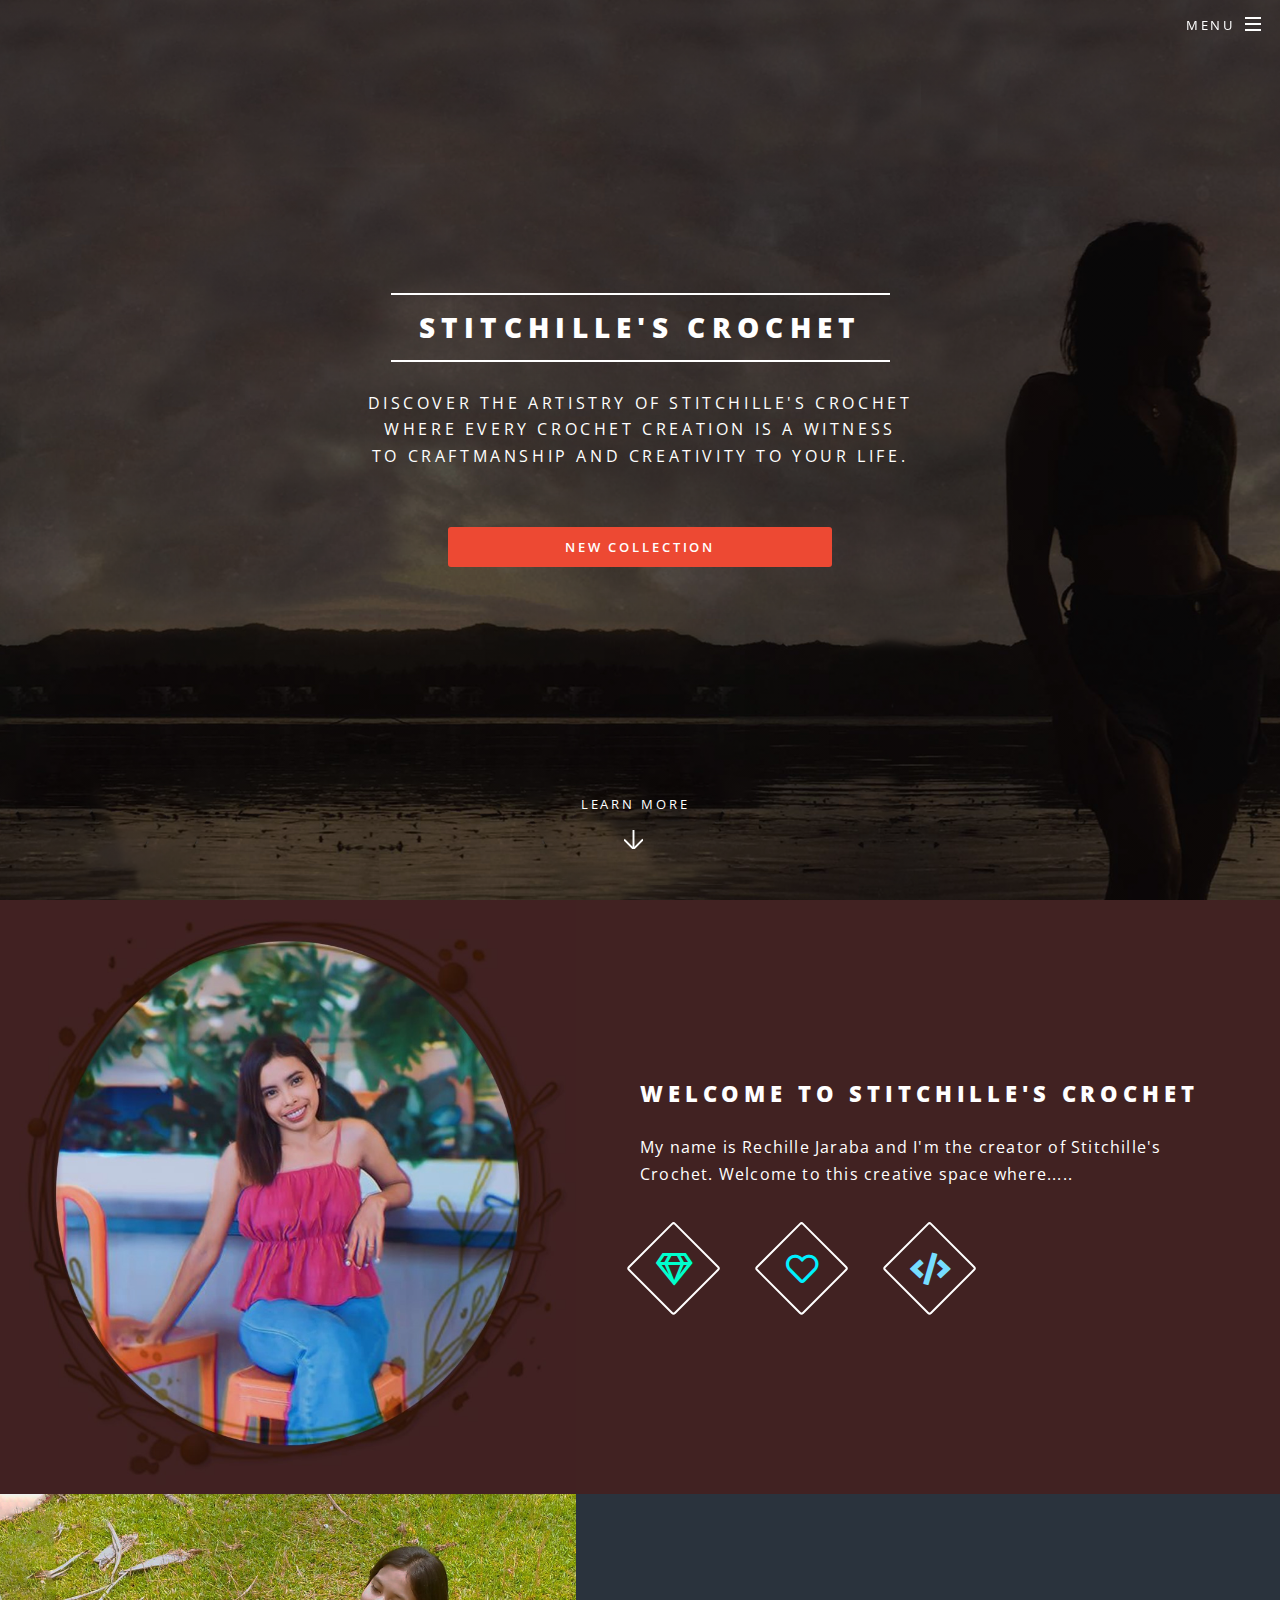
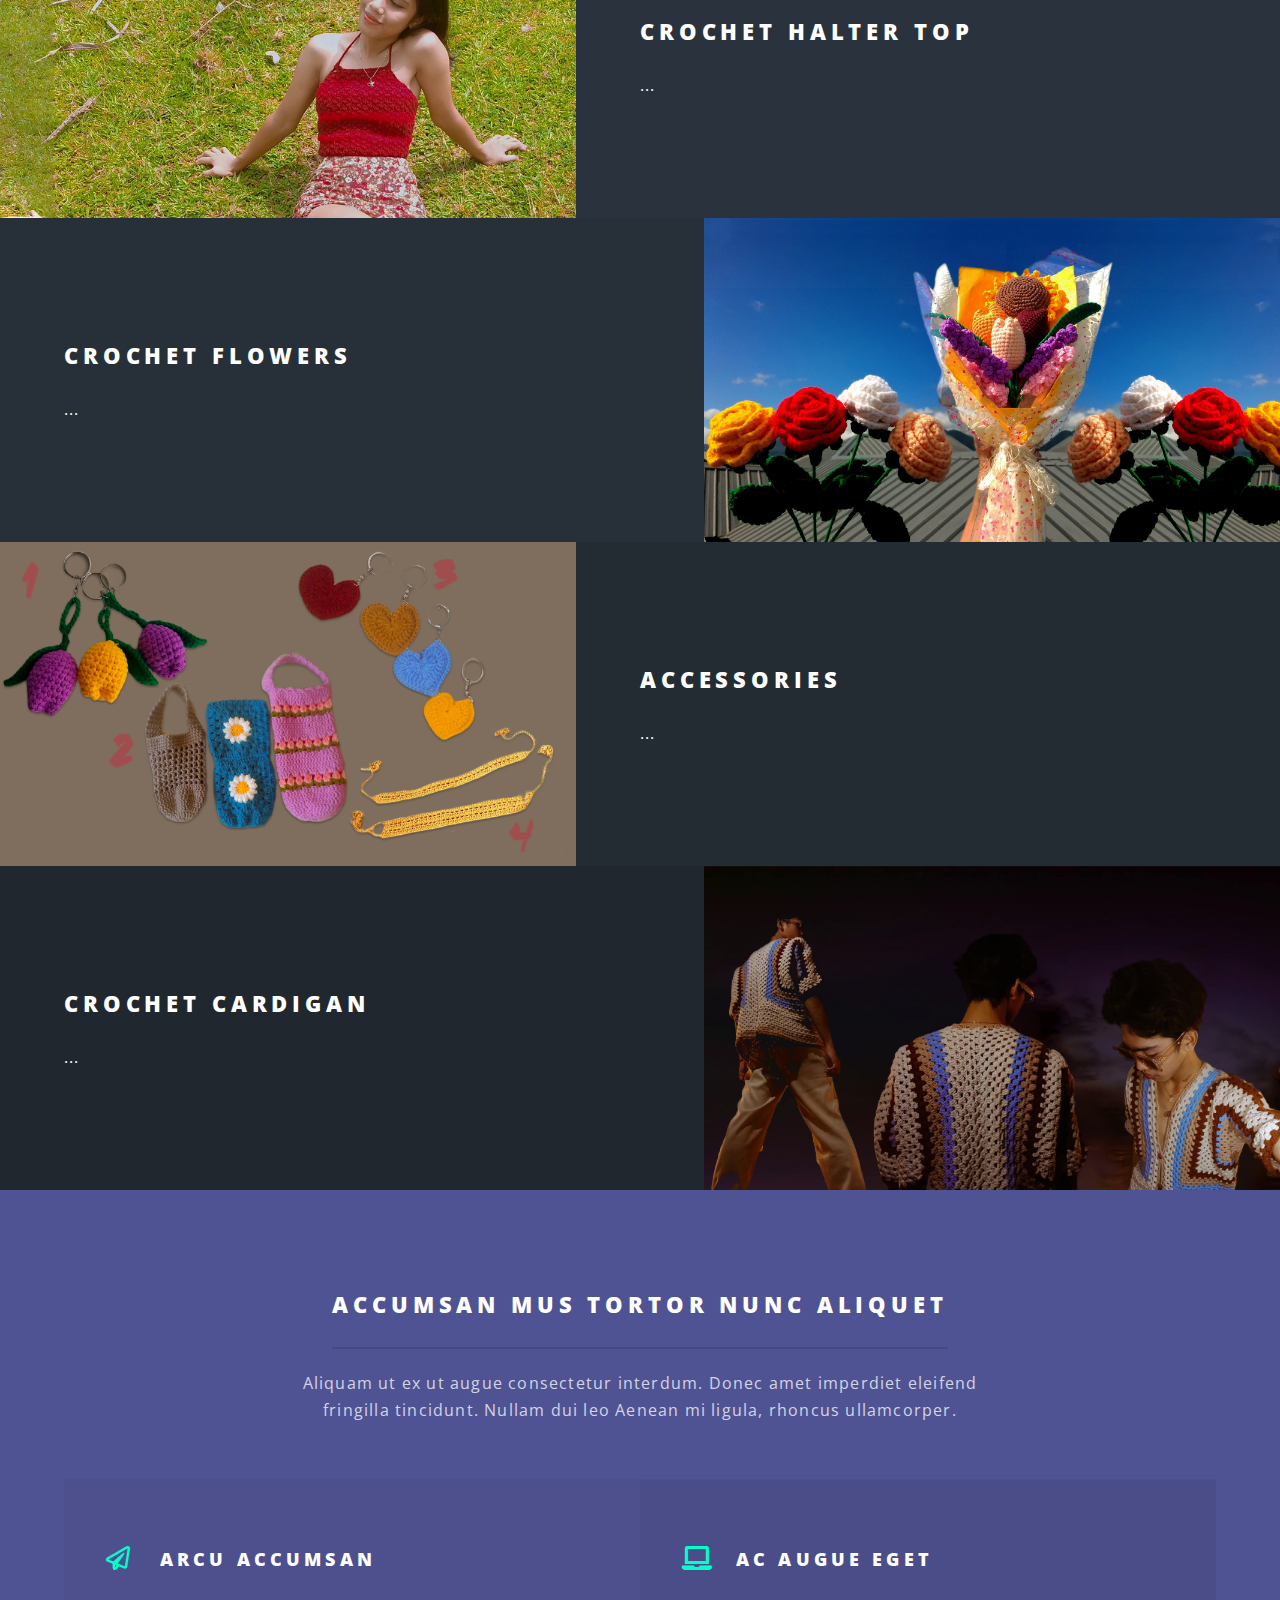
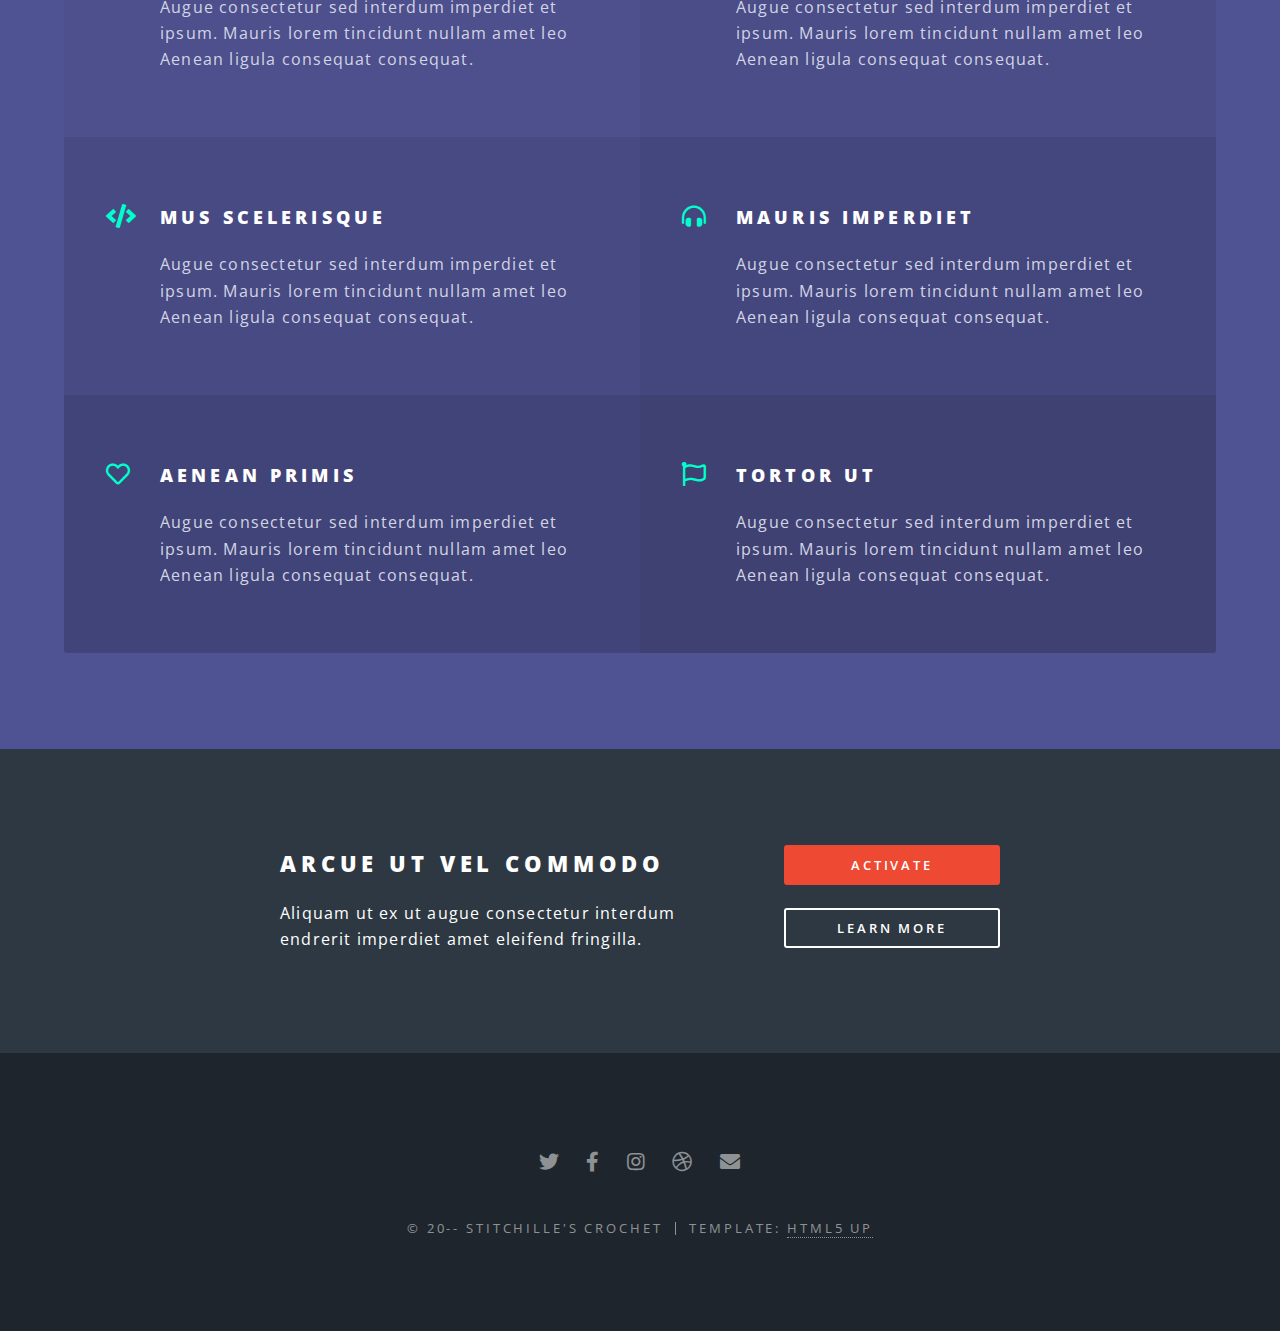
==== index.html @ ee87bca1 "home edit" ====
<!DOCTYPE HTML>
<!--
	Spectral by HTML5 UP
	html5up.net | @ajlkn
	Free for personal and commercial use under the CCA 3.0 license (html5up.net/license)
-->
<html>
	<head>
		<title>Stitchille's Crochet</title>
		<meta charset="utf-8" />
		<meta name="viewport" content="width=device-width, initial-scale=1, user-scalable=no" />
		<link rel="stylesheet" href="assets/css/main.css" />
		<noscript><link rel="stylesheet" href="assets/css/noscript.css" /></noscript>
	</head>
	<body class="landing is-preload">

		<!-- Page Wrapper -->
			<div id="page-wrapper">

				<!-- Header -->
					<header id="header" class="alt">
						<h1><a href="index.html">Stitchille's Crochet</a></h1>
						<nav id="nav">
							<ul>
								<li class="special">
									<a href="#menu" class="menuToggle"><span>Menu</span></a>
									<div id="menu">
										<ul>
											<li><a href="index.html">Home</a></li>
											<li><a href="generic.html">Products</a></li>
											<li><a href="elements.html">Elements</a></li>
										</ul>
									</div>
								</li>
							</ul>
						</nav>
					</header>

				<!-- Banner -->
					<section id="banner">
						<div class="inner">
							<h2>Stitchille's Crochet</h2>
							<p>Discover the artistry of Stitchille's Crochet<br />
							where every crochet creation is a witness<br />
							to craftmanship and creativity to your life.</p>
						</div><br />
						<ul class="actions stacked">
							<li><a href="newcollection.html" class="button primary small fit">NEW COLLECTION</a></li>	
						</ul>
						<a href="#one" class="more scrolly">Learn More</a>
					</section>

				<!-- One -->
					<!-- <section id="one" class="wrapper style1 special">
						<div class="inner">
							<header class="major">
								<h2>Arcu aliquet vel lobortis ata nisl<br />
								eget augue amet aliquet nisl cep donec</h2>
								<p>Aliquam ut ex ut augue consectetur interdum. Donec amet imperdiet eleifend<br />
								fringilla tincidunt. Nullam dui leo Aenean mi ligula, rhoncus ullamcorper.</p>
							</header>
							<ul class="icons major">
								<li><span class="icon fa-gem major style1"><span class="label">Lorem</span></span></li>
								<li><span class="icon fa-heart major style2"><span class="label">Ipsum</span></span></li>
								<li><span class="icon solid fa-code major style3"><span class="label">Dolor</span></span></li>
							</ul>
						</div>
					</section> -->

				<!-- Two -->
					</section>
					<section class="profile1">
						<div class="image"><img src="images/profile.jpg" alt="" /></div><div class="content">
							<h2>Welcome to Stitchille's Crochet</h2>
							<p>My name is Rechille Jaraba and I'm the creator of Stitchille's Crochet. Welcome to this creative space where.....</p>
							<ul class="icons major">
								<li><span class="icon fa-gem major style1"><span class="label">Lorem</span></span></li>
								<li><span class="icon fa-heart major style2"><span class="label">Ipsum</span></span></li>
								<li><span class="icon solid fa-code major style3"><span class="label">Dolor</span></span></li>
							</ul>
						</div>
						

						
					</section>
					<section id="two" class="wrapper alt style2">
						<section class="spotlight">
							<div class="image"><img src="images/pic01.jpg" alt="" /></div><div class="content">
								<h2>Crochet Halter Top</h2>
								<p>...</p>
							</div>
						</section>
						<section class="spotlight">
							<div class="image"><img src="images/pic02.jpg" alt="" /></div><div class="content">
								<h2>Crochet Flowers</h2>
								<p>...</p>
							</div>
						</section>
						<section class="spotlight">
							<div class="image"><img src="images/Accessories.jpg" alt="" /></div><div class="content">
								<h2>Accessories</h2>
								<p>...</p>
							</div>
						</section>
						<section class="spotlight">
							<div class="image"><img src="images/manpic.jpg" alt="" /></div><div class="content">
								<h2>Crochet Cardigan</h2>
								<p>...</p>
							</div>
						</section>
					</section>

				<!-- Three -->
					<section id="three" class="wrapper style3 special">
						<div class="inner">
							<header class="major">
								<h2>Accumsan mus tortor nunc aliquet</h2>
								<p>Aliquam ut ex ut augue consectetur interdum. Donec amet imperdiet eleifend<br />
								fringilla tincidunt. Nullam dui leo Aenean mi ligula, rhoncus ullamcorper.</p>
							</header>
							<ul class="features">
								<li class="icon fa-paper-plane">
									<h3>Arcu accumsan</h3>
									<p>Augue consectetur sed interdum imperdiet et ipsum. Mauris lorem tincidunt nullam amet leo Aenean ligula consequat consequat.</p>
								</li>
								<li class="icon solid fa-laptop">
									<h3>Ac Augue Eget</h3>
									<p>Augue consectetur sed interdum imperdiet et ipsum. Mauris lorem tincidunt nullam amet leo Aenean ligula consequat consequat.</p>
								</li>
								<li class="icon solid fa-code">
									<h3>Mus Scelerisque</h3>
									<p>Augue consectetur sed interdum imperdiet et ipsum. Mauris lorem tincidunt nullam amet leo Aenean ligula consequat consequat.</p>
								</li>
								<li class="icon solid fa-headphones-alt">
									<h3>Mauris Imperdiet</h3>
									<p>Augue consectetur sed interdum imperdiet et ipsum. Mauris lorem tincidunt nullam amet leo Aenean ligula consequat consequat.</p>
								</li>
								<li class="icon fa-heart">
									<h3>Aenean Primis</h3>
									<p>Augue consectetur sed interdum imperdiet et ipsum. Mauris lorem tincidunt nullam amet leo Aenean ligula consequat consequat.</p>
								</li>
								<li class="icon fa-flag">
									<h3>Tortor Ut</h3>
									<p>Augue consectetur sed interdum imperdiet et ipsum. Mauris lorem tincidunt nullam amet leo Aenean ligula consequat consequat.</p>
								</li>
							</ul>
						</div>
					</section>

				<!-- CTA -->
					<section id="cta" class="wrapper style4">
						<div class="inner">
							<header>
								<h2>Arcue ut vel commodo</h2>
								<p>Aliquam ut ex ut augue consectetur interdum endrerit imperdiet amet eleifend fringilla.</p>
							</header>
							<ul class="actions stacked">
								<li><a href="#" class="button fit primary">Activate</a></li>
								<li><a href="#" class="button fit">Learn More</a></li>
							</ul>
						</div>
					</section>

				<!-- Footer -->
					<footer id="footer">
						<ul class="icons">
							<li><a href="#" class="icon brands fa-twitter"><span class="label">Twitter</span></a></li>
							<li><a href="#" class="icon brands fa-facebook-f"><span class="label">Facebook</span></a></li>
							<li><a href="#" class="icon brands fa-instagram"><span class="label">Instagram</span></a></li>
							<li><a href="#" class="icon brands fa-dribbble"><span class="label">Dribbble</span></a></li>
							<li><a href="#" class="icon solid fa-envelope"><span class="label">Email</span></a></li>
						</ul>
						<ul class="copyright">
							<li>&copy; 20-- STITCHILLE'S CROCHET</li><li>Template: <a href="http://html5up.net">HTML5 UP</a></li>
						</ul>
					</footer>

			</div>

		<!-- Scripts -->
			<script src="assets/js/jquery.min.js"></script>
			<script src="assets/js/jquery.scrollex.min.js"></script>
			<script src="assets/js/jquery.scrolly.min.js"></script>
			<script src="assets/js/browser.min.js"></script>
			<script src="assets/js/breakpoints.min.js"></script>
			<script src="assets/js/util.js"></script>
			<script src="assets/js/main.js"></script>

	</body>
</html>
---- assets/css/main.css ----
@import url(fontawesome-all.min.css);
@import url("https://fonts.googleapis.com/css?family=Open+Sans:400,400italic,600,600italic,800,800italic");

/*
	Spectral by HTML5 UP
	html5up.net | @ajlkn
	Free for personal and commercial use under the CCA 3.0 license (html5up.net/license)
*/

html, body, div, span, applet, object,
iframe, h1, h2, h3, h4, h5, h6, p, blockquote,
pre, a, abbr, acronym, address, big, cite,
code, del, dfn, em, img, ins, kbd, q, s, samp,
small, strike, strong, sub, sup, tt, var, b,
u, i, center, dl, dt, dd, ol, ul, li, fieldset,
form, label, legend, table, caption, tbody,
tfoot, thead, tr, th, td, article, aside,
canvas, details, embed, figure, figcaption,
footer, header, hgroup, menu, nav, output, ruby,
section, summary, time, mark, audio, video {
	margin: 0;
	padding: 0;
	border: 0;
	font-size: 100%;
	font: inherit;
	vertical-align: baseline;}

article, aside, details, figcaption, figure,
footer, header, hgroup, menu, nav, section {
	display: block;}

body {
	line-height: 1;
}

ol, ul {
	list-style: none;
}

blockquote, q {
	quotes: none;
}

	blockquote:before, blockquote:after, q:before, q:after {
		content: '';
		content: none;
	}

table {
	border-collapse: collapse;
	border-spacing: 0;
}

body {
	-webkit-text-size-adjust: none;
}

mark {
	background-color: transparent;
	color: inherit;
}

input::-moz-focus-inner {
	border: 0;
	padding: 0;
}

input, select, textarea {
	-moz-appearance: none;
	-webkit-appearance: none;
	-ms-appearance: none;
	appearance: none;
}

/* Basic */

	@-ms-viewport {
		width: device-width;
	}

	html {
		box-sizing: border-box;
	}

	*, *:before, *:after {
		box-sizing: inherit;
	}

	body {
		background: #2e3842;
	}

		body.is-preload *, body.is-preload *:before, body.is-preload *:after {
			-moz-animation: none !important;
			-webkit-animation: none !important;
			-ms-animation: none !important;
			animation: none !important;
			-moz-transition: none !important;
			-webkit-transition: none !important;
			-ms-transition: none !important;
			transition: none !important;
		}

	body, input, select, textarea {
		color: #fff;
		font-family: "Open Sans", Helvetica, sans-serif;
		font-size: 15pt;
		font-weight: 400;
		letter-spacing: 0.075em;
		line-height: 1.65em;
	}

		@media screen and (max-width: 1680px) {

			body, input, select, textarea {
				font-size: 13pt;
			}

		}

		@media screen and (max-width: 1280px) {

			body, input, select, textarea {
				font-size: 12pt;
			}

		}

		@media screen and (max-width: 736px) {

			body, input, select, textarea {
				font-size: 11pt;
				letter-spacing: 0.0375em;
			}

		}

	a {
		-moz-transition: color 0.2s ease, border-bottom-color 0.2s ease;
		-webkit-transition: color 0.2s ease, border-bottom-color 0.2s ease;
		-ms-transition: color 0.2s ease, border-bottom-color 0.2s ease;
		transition: color 0.2s ease, border-bottom-color 0.2s ease;
		border-bottom: dotted 1px;
		color: inherit;
		text-decoration: none;
	}

		a:hover {
			border-bottom-color: transparent;
		}

	strong, b {
		color: #fff;
		font-weight: 600;
	}

	em, i {
		font-style: italic;
	}

	p {
		margin: 0 0 2em 0;
	}

	h1, h2, h3, h4, h5, h6 {
		color: #fff;
		font-weight: 800;
		letter-spacing: 0.225em;
		line-height: 1em;
		margin: 0 0 1em 0;
		text-transform: uppercase;
	}

		h1 a, h2 a, h3 a, h4 a, h5 a, h6 a {
			color: inherit;
			text-decoration: none;
		}

	h2 {
		font-size: 1.35em;
		line-height: 1.75em;
	}

		@media screen and (max-width: 736px) {

			h2 {
				font-size: 1.1em;
				line-height: 1.65em;
			}

		}

	h3 {
		font-size: 1.15em;
		line-height: 1.75em;
	}

		@media screen and (max-width: 736px) {

			h3 {
				font-size: 1em;
				line-height: 1.65em;
			}

		}

	h4 {
		font-size: 1em;
		line-height: 1.5em;
	}

	h5 {
		font-size: 0.8em;
		line-height: 1.5em;
	}

	h6 {
		font-size: 0.7em;
		line-height: 1.5em;
	}

	sub {
		font-size: 0.8em;
		position: relative;
		top: 0.5em;
	}

	sup {
		font-size: 0.8em;
		position: relative;
		top: -0.5em;
	}

	hr {
		border: 0;
		border-bottom: solid 2px #fff;
		margin: 3em 0;
	}

		hr.major {
			margin: 4.5em 0;
		}

	blockquote {
		border-left: solid 4px #fff;
		font-style: italic;
		margin: 0 0 2em 0;
		padding: 0.5em 0 0.5em 2em;
	}

	code {
		background: rgba(144, 144, 144, 0.25);
		border-radius: 3px;
		font-family: "Courier New", monospace;
		font-size: 0.9em;
		letter-spacing: 0;
		margin: 0 0.25em;
		padding: 0.25em 0.65em;
	}

	pre {
		-webkit-overflow-scrolling: touch;
		font-family: "Courier New", monospace;
		font-size: 0.9em;
		margin: 0 0 2em 0;
	}

		pre code {
			display: block;
			line-height: 1.75em;
			padding: 1em 1.5em;
			overflow-x: auto;
		}

	.align-left {
		text-align: left;
	}

	.align-center {
		text-align: center;
	}

	.align-right {
		text-align: right;
	}

/* Row */

	.row {
		display: flex;
		flex-wrap: wrap;
		box-sizing: border-box;
		align-items: stretch;
	}

		.row > * {
			box-sizing: border-box;
		}

		.row.gtr-uniform > * > :last-child {
			margin-bottom: 0;
		}

		.row.aln-left {
			justify-content: flex-start;
		}

		.row.aln-center {
			justify-content: center;
		}

		.row.aln-right {
			justify-content: flex-end;
		}

		.row.aln-top {
			align-items: flex-start;
		}

		.row.aln-middle {
			align-items: center;
		}

		.row.aln-bottom {
			align-items: flex-end;
		}

		.row > .imp {
			order: -1;
		}

		.row > .col-1 {
			width: 8.33333%;
		}

		.row > .off-1 {
			margin-left: 8.33333%;
		}

		.row > .col-2 {
			width: 16.66667%;
		}

		.row > .off-2 {
			margin-left: 16.66667%;
		}

		.row > .col-3 {
			width: 25%;
		}

		.row > .off-3 {
			margin-left: 25%;
		}

		.row > .col-4 {
			width: 33.33333%;
		}

		.row > .off-4 {
			margin-left: 33.33333%;
		}

		.row > .col-5 {
			width: 41.66667%;
		}

		.row > .off-5 {
			margin-left: 41.66667%;
		}

		.row > .col-6 {
			width: 50%;
		}

		.row > .off-6 {
			margin-left: 50%;
		}

		.row > .col-7 {
			width: 58.33333%;
		}

		.row > .off-7 {
			margin-left: 58.33333%;
		}

		.row > .col-8 {
			width: 66.66667%;
		}

		.row > .off-8 {
			margin-left: 66.66667%;
		}

		.row > .col-9 {
			width: 75%;
		}

		.row > .off-9 {
			margin-left: 75%;
		}

		.row > .col-10 {
			width: 83.33333%;
		}

		.row > .off-10 {
			margin-left: 83.33333%;
		}

		.row > .col-11 {
			width: 91.66667%;
		}

		.row > .off-11 {
			margin-left: 91.66667%;
		}

		.row > .col-12 {
			width: 100%;
		}

		.row > .off-12 {
			margin-left: 100%;
		}

		.row.gtr-0 {
			margin-top: 0;
			margin-left: 0em;
		}

			.row.gtr-0 > * {
				padding: 0 0 0 0em;
			}

			.row.gtr-0.gtr-uniform {
				margin-top: 0em;
			}

				.row.gtr-0.gtr-uniform > * {
					padding-top: 0em;
				}

		.row.gtr-25 {
			margin-top: 0;
			margin-left: -0.375em;
		}

			.row.gtr-25 > * {
				padding: 0 0 0 0.375em;
			}

			.row.gtr-25.gtr-uniform {
				margin-top: -0.375em;
			}

				.row.gtr-25.gtr-uniform > * {
					padding-top: 0.375em;
				}

		.row.gtr-50 {
			margin-top: 0;
			margin-left: -0.75em;
		}

			.row.gtr-50 > * {
				padding: 0 0 0 0.75em;
			}

			.row.gtr-50.gtr-uniform {
				margin-top: -0.75em;
			}

				.row.gtr-50.gtr-uniform > * {
					padding-top: 0.75em;
				}

		.row {
			margin-top: 0;
			margin-left: -1.5em;
		}

			.row > * {
				padding: 0 0 0 1.5em;
			}

			.row.gtr-uniform {
				margin-top: -1.5em;
			}

				.row.gtr-uniform > * {
					padding-top: 1.5em;
				}

		.row.gtr-150 {
			margin-top: 0;
			margin-left: -2.25em;
		}

			.row.gtr-150 > * {
				padding: 0 0 0 2.25em;
			}

			.row.gtr-150.gtr-uniform {
				margin-top: -2.25em;
			}

				.row.gtr-150.gtr-uniform > * {
					padding-top: 2.25em;
				}

		.row.gtr-200 {
			margin-top: 0;
			margin-left: -3em;
		}

			.row.gtr-200 > * {
				padding: 0 0 0 3em;
			}

			.row.gtr-200.gtr-uniform {
				margin-top: -3em;
			}

				.row.gtr-200.gtr-uniform > * {
					padding-top: 3em;
				}

		@media screen and (max-width: 1680px) {

			.row {
				display: flex;
				flex-wrap: wrap;
				box-sizing: border-box;
				align-items: stretch;
			}

				.row > * {
					box-sizing: border-box;
				}

				.row.gtr-uniform > * > :last-child {
					margin-bottom: 0;
				}

				.row.aln-left {
					justify-content: flex-start;
				}

				.row.aln-center {
					justify-content: center;
				}

				.row.aln-right {
					justify-content: flex-end;
				}

				.row.aln-top {
					align-items: flex-start;
				}

				.row.aln-middle {
					align-items: center;
				}

				.row.aln-bottom {
					align-items: flex-end;
				}

				.row > .imp-xlarge {
					order: -1;
				}

				.row > .col-1-xlarge {
					width: 8.33333%;
				}

				.row > .off-1-xlarge {
					margin-left: 8.33333%;
				}

				.row > .col-2-xlarge {
					width: 16.66667%;
				}

				.row > .off-2-xlarge {
					margin-left: 16.66667%;
				}

				.row > .col-3-xlarge {
					width: 25%;
				}

				.row > .off-3-xlarge {
					margin-left: 25%;
				}

				.row > .col-4-xlarge {
					width: 33.33333%;
				}

				.row > .off-4-xlarge {
					margin-left: 33.33333%;
				}

				.row > .col-5-xlarge {
					width: 41.66667%;
				}

				.row > .off-5-xlarge {
					margin-left: 41.66667%;
				}

				.row > .col-6-xlarge {
					width: 50%;
				}

				.row > .off-6-xlarge {
					margin-left: 50%;
				}

				.row > .col-7-xlarge {
					width: 58.33333%;
				}

				.row > .off-7-xlarge {
					margin-left: 58.33333%;
				}

				.row > .col-8-xlarge {
					width: 66.66667%;
				}

				.row > .off-8-xlarge {
					margin-left: 66.66667%;
				}

				.row > .col-9-xlarge {
					width: 75%;
				}

				.row > .off-9-xlarge {
					margin-left: 75%;
				}

				.row > .col-10-xlarge {
					width: 83.33333%;
				}

				.row > .off-10-xlarge {
					margin-left: 83.33333%;
				}

				.row > .col-11-xlarge {
					width: 91.66667%;
				}

				.row > .off-11-xlarge {
					margin-left: 91.66667%;
				}

				.row > .col-12-xlarge {
					width: 100%;
				}

				.row > .off-12-xlarge {
					margin-left: 100%;
				}

				.row.gtr-0 {
					margin-top: 0;
					margin-left: 0em;
				}

					.row.gtr-0 > * {
						padding: 0 0 0 0em;
					}

					.row.gtr-0.gtr-uniform {
						margin-top: 0em;
					}

						.row.gtr-0.gtr-uniform > * {
							padding-top: 0em;
						}

				.row.gtr-25 {
					margin-top: 0;
					margin-left: -0.375em;
				}

					.row.gtr-25 > * {
						padding: 0 0 0 0.375em;
					}

					.row.gtr-25.gtr-uniform {
						margin-top: -0.375em;
					}

						.row.gtr-25.gtr-uniform > * {
							padding-top: 0.375em;
						}

				.row.gtr-50 {
					margin-top: 0;
					margin-left: -0.75em;
				}

					.row.gtr-50 > * {
						padding: 0 0 0 0.75em;
					}

					.row.gtr-50.gtr-uniform {
						margin-top: -0.75em;
					}

						.row.gtr-50.gtr-uniform > * {
							padding-top: 0.75em;
						}

				.row {
					margin-top: 0;
					margin-left: -1.5em;
				}

					.row > * {
						padding: 0 0 0 1.5em;
					}

					.row.gtr-uniform {
						margin-top: -1.5em;
					}

						.row.gtr-uniform > * {
							padding-top: 1.5em;
						}

				.row.gtr-150 {
					margin-top: 0;
					margin-left: -2.25em;
				}

					.row.gtr-150 > * {
						padding: 0 0 0 2.25em;
					}

					.row.gtr-150.gtr-uniform {
						margin-top: -2.25em;
					}

						.row.gtr-150.gtr-uniform > * {
							padding-top: 2.25em;
						}

				.row.gtr-200 {
					margin-top: 0;
					margin-left: -3em;
				}

					.row.gtr-200 > * {
						padding: 0 0 0 3em;
					}

					.row.gtr-200.gtr-uniform {
						margin-top: -3em;
					}

						.row.gtr-200.gtr-uniform > * {
							padding-top: 3em;
						}

		}

		@media screen and (max-width: 1280px) {

			.row {
				display: flex;
				flex-wrap: wrap;
				box-sizing: border-box;
				align-items: stretch;
			}

				.row > * {
					box-sizing: border-box;
				}

				.row.gtr-uniform > * > :last-child {
					margin-bottom: 0;
				}

				.row.aln-left {
					justify-content: flex-start;
				}

				.row.aln-center {
					justify-content: center;
				}

				.row.aln-right {
					justify-content: flex-end;
				}

				.row.aln-top {
					align-items: flex-start;
				}

				.row.aln-middle {
					align-items: center;
				}

				.row.aln-bottom {
					align-items: flex-end;
				}

				.row > .imp-large {
					order: -1;
				}

				.row > .col-1-large {
					width: 8.33333%;
				}

				.row > .off-1-large {
					margin-left: 8.33333%;
				}

				.row > .col-2-large {
					width: 16.66667%;
				}

				.row > .off-2-large {
					margin-left: 16.66667%;
				}

				.row > .col-3-large {
					width: 25%;
				}

				.row > .off-3-large {
					margin-left: 25%;
				}

				.row > .col-4-large {
					width: 33.33333%;
				}

				.row > .off-4-large {
					margin-left: 33.33333%;
				}

				.row > .col-5-large {
					width: 41.66667%;
				}

				.row > .off-5-large {
					margin-left: 41.66667%;
				}

				.row > .col-6-large {
					width: 50%;
				}

				.row > .off-6-large {
					margin-left: 50%;
				}

				.row > .col-7-large {
					width: 58.33333%;
				}

				.row > .off-7-large {
					margin-left: 58.33333%;
				}

				.row > .col-8-large {
					width: 66.66667%;
				}

				.row > .off-8-large {
					margin-left: 66.66667%;
				}

				.row > .col-9-large {
					width: 75%;
				}

				.row > .off-9-large {
					margin-left: 75%;
				}

				.row > .col-10-large {
					width: 83.33333%;
				}

				.row > .off-10-large {
					margin-left: 83.33333%;
				}

				.row > .col-11-large {
					width: 91.66667%;
				}

				.row > .off-11-large {
					margin-left: 91.66667%;
				}

				.row > .col-12-large {
					width: 100%;
				}

				.row > .off-12-large {
					margin-left: 100%;
				}

				.row.gtr-0 {
					margin-top: 0;
					margin-left: 0em;
				}

					.row.gtr-0 > * {
						padding: 0 0 0 0em;
					}

					.row.gtr-0.gtr-uniform {
						margin-top: 0em;
					}

						.row.gtr-0.gtr-uniform > * {
							padding-top: 0em;
						}

				.row.gtr-25 {
					margin-top: 0;
					margin-left: -0.375em;
				}

					.row.gtr-25 > * {
						padding: 0 0 0 0.375em;
					}

					.row.gtr-25.gtr-uniform {
						margin-top: -0.375em;
					}

						.row.gtr-25.gtr-uniform > * {
							padding-top: 0.375em;
						}

				.row.gtr-50 {
					margin-top: 0;
					margin-left: -0.75em;
				}

					.row.gtr-50 > * {
						padding: 0 0 0 0.75em;
					}

					.row.gtr-50.gtr-uniform {
						margin-top: -0.75em;
					}

						.row.gtr-50.gtr-uniform > * {
							padding-top: 0.75em;
						}

				.row {
					margin-top: 0;
					margin-left: -1.5em;
				}

					.row > * {
						padding: 0 0 0 1.5em;
					}

					.row.gtr-uniform {
						margin-top: -1.5em;
					}

						.row.gtr-uniform > * {
							padding-top: 1.5em;
						}

				.row.gtr-150 {
					margin-top: 0;
					margin-left: -2.25em;
				}

					.row.gtr-150 > * {
						padding: 0 0 0 2.25em;
					}

					.row.gtr-150.gtr-uniform {
						margin-top: -2.25em;
					}

						.row.gtr-150.gtr-uniform > * {
							padding-top: 2.25em;
						}

				.row.gtr-200 {
					margin-top: 0;
					margin-left: -3em;
				}

					.row.gtr-200 > * {
						padding: 0 0 0 3em;
					}

					.row.gtr-200.gtr-uniform {
						margin-top: -3em;
					}

						.row.gtr-200.gtr-uniform > * {
							padding-top: 3em;
						}

		}

		@media screen and (max-width: 980px) {

			.row {
				display: flex;
				flex-wrap: wrap;
				box-sizing: border-box;
				align-items: stretch;
			}

				.row > * {
					box-sizing: border-box;
				}

				.row.gtr-uniform > * > :last-child {
					margin-bottom: 0;
				}

				.row.aln-left {
					justify-content: flex-start;
				}

				.row.aln-center {
					justify-content: center;
				}

				.row.aln-right {
					justify-content: flex-end;
				}

				.row.aln-top {
					align-items: flex-start;
				}

				.row.aln-middle {
					align-items: center;
				}

				.row.aln-bottom {
					align-items: flex-end;
				}

				.row > .imp-medium {
					order: -1;
				}

				.row > .col-1-medium {
					width: 8.33333%;
				}

				.row > .off-1-medium {
					margin-left: 8.33333%;
				}

				.row > .col-2-medium {
					width: 16.66667%;
				}

				.row > .off-2-medium {
					margin-left: 16.66667%;
				}

				.row > .col-3-medium {
					width: 25%;
				}

				.row > .off-3-medium {
					margin-left: 25%;
				}

				.row > .col-4-medium {
					width: 33.33333%;
				}

				.row > .off-4-medium {
					margin-left: 33.33333%;
				}

				.row > .col-5-medium {
					width: 41.66667%;
				}

				.row > .off-5-medium {
					margin-left: 41.66667%;
				}

				.row > .col-6-medium {
					width: 50%;
				}

				.row > .off-6-medium {
					margin-left: 50%;
				}

				.row > .col-7-medium {
					width: 58.33333%;
				}

				.row > .off-7-medium {
					margin-left: 58.33333%;
				}

				.row > .col-8-medium {
					width: 66.66667%;
				}

				.row > .off-8-medium {
					margin-left: 66.66667%;
				}

				.row > .col-9-medium {
					width: 75%;
				}

				.row > .off-9-medium {
					margin-left: 75%;
				}

				.row > .col-10-medium {
					width: 83.33333%;
				}

				.row > .off-10-medium {
					margin-left: 83.33333%;
				}

				.row > .col-11-medium {
					width: 91.66667%;
				}

				.row > .off-11-medium {
					margin-left: 91.66667%;
				}

				.row > .col-12-medium {
					width: 100%;
				}

				.row > .off-12-medium {
					margin-left: 100%;
				}

				.row.gtr-0 {
					margin-top: 0;
					margin-left: 0em;
				}

					.row.gtr-0 > * {
						padding: 0 0 0 0em;
					}

					.row.gtr-0.gtr-uniform {
						margin-top: 0em;
					}

						.row.gtr-0.gtr-uniform > * {
							padding-top: 0em;
						}

				.row.gtr-25 {
					margin-top: 0;
					margin-left: -0.375em;
				}

					.row.gtr-25 > * {
						padding: 0 0 0 0.375em;
					}

					.row.gtr-25.gtr-uniform {
						margin-top: -0.375em;
					}

						.row.gtr-25.gtr-uniform > * {
							padding-top: 0.375em;
						}

				.row.gtr-50 {
					margin-top: 0;
					margin-left: -0.75em;
				}

					.row.gtr-50 > * {
						padding: 0 0 0 0.75em;
					}

					.row.gtr-50.gtr-uniform {
						margin-top: -0.75em;
					}

						.row.gtr-50.gtr-uniform > * {
							padding-top: 0.75em;
						}

				.row {
					margin-top: 0;
					margin-left: -1.5em;
				}

					.row > * {
						padding: 0 0 0 1.5em;
					}

					.row.gtr-uniform {
						margin-top: -1.5em;
					}

						.row.gtr-uniform > * {
							padding-top: 1.5em;
						}

				.row.gtr-150 {
					margin-top: 0;
					margin-left: -2.25em;
				}

					.row.gtr-150 > * {
						padding: 0 0 0 2.25em;
					}

					.row.gtr-150.gtr-uniform {
						margin-top: -2.25em;
					}

						.row.gtr-150.gtr-uniform > * {
							padding-top: 2.25em;
						}

				.row.gtr-200 {
					margin-top: 0;
					margin-left: -3em;
				}

					.row.gtr-200 > * {
						padding: 0 0 0 3em;
					}

					.row.gtr-200.gtr-uniform {
						margin-top: -3em;
					}

						.row.gtr-200.gtr-uniform > * {
							padding-top: 3em;
						}

		}

		@media screen and (max-width: 736px) {

			.row {
				display: flex;
				flex-wrap: wrap;
				box-sizing: border-box;
				align-items: stretch;
			}

				.row > * {
					box-sizing: border-box;
				}

				.row.gtr-uniform > * > :last-child {
					margin-bottom: 0;
				}

				.row.aln-left {
					justify-content: flex-start;
				}

				.row.aln-center {
					justify-content: center;
				}

				.row.aln-right {
					justify-content: flex-end;
				}

				.row.aln-top {
					align-items: flex-start;
				}

				.row.aln-middle {
					align-items: center;
				}

				.row.aln-bottom {
					align-items: flex-end;
				}

				.row > .imp-small {
					order: -1;
				}

				.row > .col-1-small {
					width: 8.33333%;
				}

				.row > .off-1-small {
					margin-left: 8.33333%;
				}

				.row > .col-2-small {
					width: 16.66667%;
				}

				.row > .off-2-small {
					margin-left: 16.66667%;
				}

				.row > .col-3-small {
					width: 25%;
				}

				.row > .off-3-small {
					margin-left: 25%;
				}

				.row > .col-4-small {
					width: 33.33333%;
				}

				.row > .off-4-small {
					margin-left: 33.33333%;
				}

				.row > .col-5-small {
					width: 41.66667%;
				}

				.row > .off-5-small {
					margin-left: 41.66667%;
				}

				.row > .col-6-small {
					width: 50%;
				}

				.row > .off-6-small {
					margin-left: 50%;
				}

				.row > .col-7-small {
					width: 58.33333%;
				}

				.row > .off-7-small {
					margin-left: 58.33333%;
				}

				.row > .col-8-small {
					width: 66.66667%;
				}

				.row > .off-8-small {
					margin-left: 66.66667%;
				}

				.row > .col-9-small {
					width: 75%;
				}

				.row > .off-9-small {
					margin-left: 75%;
				}

				.row > .col-10-small {
					width: 83.33333%;
				}

				.row > .off-10-small {
					margin-left: 83.33333%;
				}

				.row > .col-11-small {
					width: 91.66667%;
				}

				.row > .off-11-small {
					margin-left: 91.66667%;
				}

				.row > .col-12-small {
					width: 100%;
				}

				.row > .off-12-small {
					margin-left: 100%;
				}

				.row.gtr-0 {
					margin-top: 0;
					margin-left: 0em;
				}

					.row.gtr-0 > * {
						padding: 0 0 0 0em;
					}

					.row.gtr-0.gtr-uniform {
						margin-top: 0em;
					}

						.row.gtr-0.gtr-uniform > * {
							padding-top: 0em;
						}

				.row.gtr-25 {
					margin-top: 0;
					margin-left: -0.375em;
				}

					.row.gtr-25 > * {
						padding: 0 0 0 0.375em;
					}

					.row.gtr-25.gtr-uniform {
						margin-top: -0.375em;
					}

						.row.gtr-25.gtr-uniform > * {
							padding-top: 0.375em;
						}

				.row.gtr-50 {
					margin-top: 0;
					margin-left: -0.75em;
				}

					.row.gtr-50 > * {
						padding: 0 0 0 0.75em;
					}

					.row.gtr-50.gtr-uniform {
						margin-top: -0.75em;
					}

						.row.gtr-50.gtr-uniform > * {
							padding-top: 0.75em;
						}

				.row {
					margin-top: 0;
					margin-left: -1.5em;
				}

					.row > * {
						padding: 0 0 0 1.5em;
					}

					.row.gtr-uniform {
						margin-top: -1.5em;
					}

						.row.gtr-uniform > * {
							padding-top: 1.5em;
						}

				.row.gtr-150 {
					margin-top: 0;
					margin-left: -2.25em;
				}

					.row.gtr-150 > * {
						padding: 0 0 0 2.25em;
					}

					.row.gtr-150.gtr-uniform {
						margin-top: -2.25em;
					}

						.row.gtr-150.gtr-uniform > * {
							padding-top: 2.25em;
						}

				.row.gtr-200 {
					margin-top: 0;
					margin-left: -3em;
				}

					.row.gtr-200 > * {
						padding: 0 0 0 3em;
					}

					.row.gtr-200.gtr-uniform {
						margin-top: -3em;
					}

						.row.gtr-200.gtr-uniform > * {
							padding-top: 3em;
						}

		}

		@media screen and (max-width: 480px) {

			.row {
				display: flex;
				flex-wrap: wrap;
				box-sizing: border-box;
				align-items: stretch;
			}

				.row > * {
					box-sizing: border-box;
				}

				.row.gtr-uniform > * > :last-child {
					margin-bottom: 0;
				}

				.row.aln-left {
					justify-content: flex-start;
				}

				.row.aln-center {
					justify-content: center;
				}

				.row.aln-right {
					justify-content: flex-end;
				}

				.row.aln-top {
					align-items: flex-start;
				}

				.row.aln-middle {
					align-items: center;
				}

				.row.aln-bottom {
					align-items: flex-end;
				}

				.row > .imp-xsmall {
					order: -1;
				}

				.row > .col-1-xsmall {
					width: 8.33333%;
				}

				.row > .off-1-xsmall {
					margin-left: 8.33333%;
				}

				.row > .col-2-xsmall {
					width: 16.66667%;
				}

				.row > .off-2-xsmall {
					margin-left: 16.66667%;
				}

				.row > .col-3-xsmall {
					width: 25%;
				}

				.row > .off-3-xsmall {
					margin-left: 25%;
				}

				.row > .col-4-xsmall {
					width: 33.33333%;
				}

				.row > .off-4-xsmall {
					margin-left: 33.33333%;
				}

				.row > .col-5-xsmall {
					width: 41.66667%;
				}

				.row > .off-5-xsmall {
					margin-left: 41.66667%;
				}

				.row > .col-6-xsmall {
					width: 50%;
				}

				.row > .off-6-xsmall {
					margin-left: 50%;
				}

				.row > .col-7-xsmall {
					width: 58.33333%;
				}

				.row > .off-7-xsmall {
					margin-left: 58.33333%;
				}

				.row > .col-8-xsmall {
					width: 66.66667%;
				}

				.row > .off-8-xsmall {
					margin-left: 66.66667%;
				}

				.row > .col-9-xsmall {
					width: 75%;
				}

				.row > .off-9-xsmall {
					margin-left: 75%;
				}

				.row > .col-10-xsmall {
					width: 83.33333%;
				}

				.row > .off-10-xsmall {
					margin-left: 83.33333%;
				}

				.row > .col-11-xsmall {
					width: 91.66667%;
				}

				.row > .off-11-xsmall {
					margin-left: 91.66667%;
				}

				.row > .col-12-xsmall {
					width: 100%;
				}

				.row > .off-12-xsmall {
					margin-left: 100%;
				}

				.row.gtr-0 {
					margin-top: 0;
					margin-left: 0em;
				}

					.row.gtr-0 > * {
						padding: 0 0 0 0em;
					}

					.row.gtr-0.gtr-uniform {
						margin-top: 0em;
					}

						.row.gtr-0.gtr-uniform > * {
							padding-top: 0em;
						}

				.row.gtr-25 {
					margin-top: 0;
					margin-left: -0.375em;
				}

					.row.gtr-25 > * {
						padding: 0 0 0 0.375em;
					}

					.row.gtr-25.gtr-uniform {
						margin-top: -0.375em;
					}

						.row.gtr-25.gtr-uniform > * {
							padding-top: 0.375em;
						}

				.row.gtr-50 {
					margin-top: 0;
					margin-left: -0.75em;
				}

					.row.gtr-50 > * {
						padding: 0 0 0 0.75em;
					}

					.row.gtr-50.gtr-uniform {
						margin-top: -0.75em;
					}

						.row.gtr-50.gtr-uniform > * {
							padding-top: 0.75em;
						}

				.row {
					margin-top: 0;
					margin-left: -1.5em;
				}

					.row > * {
						padding: 0 0 0 1.5em;
					}

					.row.gtr-uniform {
						margin-top: -1.5em;
					}

						.row.gtr-uniform > * {
							padding-top: 1.5em;
						}

				.row.gtr-150 {
					margin-top: 0;
					margin-left: -2.25em;
				}

					.row.gtr-150 > * {
						padding: 0 0 0 2.25em;
					}

					.row.gtr-150.gtr-uniform {
						margin-top: -2.25em;
					}

						.row.gtr-150.gtr-uniform > * {
							padding-top: 2.25em;
						}

				.row.gtr-200 {
					margin-top: 0;
					margin-left: -3em;
				}

					.row.gtr-200 > * {
						padding: 0 0 0 3em;
					}

					.row.gtr-200.gtr-uniform {
						margin-top: -3em;
					}

						.row.gtr-200.gtr-uniform > * {
							padding-top: 3em;
						}

		}

/* Section/Article */

	section.special, article.special {
		text-align: center;
	}

	header p {
		color: rgba(255, 255, 255, 0.5);
		position: relative;
		top: -0.25em;
	}

	header h3 + p {
		font-size: 1.1em;
	}

	header h4 + p,
	header h5 + p,
	header h6 + p {
		font-size: 0.9em;
	}

	header.major {
		margin: 0 0 3.5em 0;
	}

		header.major h2, header.major h3, header.major h4, header.major h5, header.major h6 {
			border-bottom: solid 2px #fff;
			display: inline-block;
			padding-bottom: 1em;
			position: relative;
		}

			header.major h2:after, header.major h3:after, header.major h4:after, header.major h5:after, header.major h6:after {
				content: '';
				display: block;
				height: 1px;
			}

		header.major p {
			color: #fff;
			top: 0;
		}

		@media screen and (max-width: 736px) {

			header.major {
				margin: 0 0 2em 0;
			}

		}

	@media screen and (max-width: 980px) {

		header br {
			display: none;
		}

	}

/* Form */

	form {
		margin: 0 0 2em 0;
	}

	label {
		color: #fff;
		display: block;
		font-size: 0.9em;
		font-weight: 600;
		margin: 0 0 1em 0;
	}

	input[type="text"],
	input[type="password"],
	input[type="email"],
	select,
	textarea {
		-moz-appearance: none;
		-webkit-appearance: none;
		-ms-appearance: none;
		appearance: none;
		background-color: rgba(144, 144, 144, 0.25);
		border-radius: 3px;
		border: none;
		color: inherit;
		display: block;
		outline: 0;
		padding: 0 1em;
		text-decoration: none;
		width: 100%;
	}

		input[type="text"]:invalid,
		input[type="password"]:invalid,
		input[type="email"]:invalid,
		select:invalid,
		textarea:invalid {
			box-shadow: none;
		}

		input[type="text"]:focus,
		input[type="password"]:focus,
		input[type="email"]:focus,
		select:focus,
		textarea:focus {
			box-shadow: 0 0 0 2px #21b2a6;
		}

	select {
		background-size: 1.25em;
		background-repeat: no-repeat;
		background-position: calc(100% - 1em) center;
		height: 2.75em;
		padding-right: 2.75em;
		text-overflow: ellipsis;
	}

		select:focus::-ms-value {
			background-color: transparent;
		}

		select::-ms-expand {
			display: none;
		}

	input[type="text"],
	input[type="password"],
	input[type="email"],
	select {
		height: 2.75em;
	}

	textarea {
		padding: 0.75em 1em;
	}

	input[type="checkbox"],
	input[type="radio"] {
		-moz-appearance: none;
		-webkit-appearance: none;
		-ms-appearance: none;
		appearance: none;
		display: block;
		float: left;
		margin-right: -2em;
		opacity: 0;
		width: 1em;
		z-index: -1;
	}

		input[type="checkbox"] + label,
		input[type="radio"] + label {
			text-decoration: none;
			color: #fff;
			cursor: pointer;
			display: inline-block;
			font-size: 1em;
			font-weight: 400;
			padding-left: 2.4em;
			padding-right: 0.75em;
			position: relative;
		}

			input[type="checkbox"] + label:before,
			input[type="radio"] + label:before {
				-moz-osx-font-smoothing: grayscale;
				-webkit-font-smoothing: antialiased;
				display: inline-block;
				font-style: normal;
				font-variant: normal;
				text-rendering: auto;
				line-height: 1;
				text-transform: none !important;
				font-family: 'Font Awesome 5 Free';
				font-weight: 900;
			}

			input[type="checkbox"] + label:before,
			input[type="radio"] + label:before {
				background: rgba(144, 144, 144, 0.25);
				border-radius: 3px;
				content: '';
				display: inline-block;
				font-size: 0.8em;
				height: 2.0625em;
				left: 0;
				line-height: 2.0625em;
				position: absolute;
				text-align: center;
				top: 0;
				width: 2.0625em;
			}

		input[type="checkbox"]:checked + label:before,
		input[type="radio"]:checked + label:before {
			background: #2e3842;
			color: #fff;
			content: '\f00c';
		}

		input[type="checkbox"]:focus + label:before,
		input[type="radio"]:focus + label:before {
			box-shadow: 0 0 0 2px #21b2a6;
		}

	input[type="checkbox"] + label:before {
		border-radius: 3px;
	}

	input[type="radio"] + label:before {
		border-radius: 100%;
	}

	::-webkit-input-placeholder {
		color: rgba(255, 255, 255, 0.5) !important;
		opacity: 1.0;
	}

	:-moz-placeholder {
		color: rgba(255, 255, 255, 0.5) !important;
		opacity: 1.0;
	}

	::-moz-placeholder {
		color: rgba(255, 255, 255, 0.5) !important;
		opacity: 1.0;
	}

	:-ms-input-placeholder {
		color: rgba(255, 255, 255, 0.5) !important;
		opacity: 1.0;
	}

/* Box */

	.box {
		border-radius: 3px;
		border: solid 2px #fff;
		margin-bottom: 2em;
		padding: 1.5em;
	}

		.box > :last-child,
		.box > :last-child > :last-child,
		.box > :last-child > :last-child > :last-child {
			margin-bottom: 0;
		}

		.box.alt {
			border: 0;
			border-radius: 0;
			padding: 0;
		}

/* Icon */

	.icon {
		text-decoration: none;
		border-bottom: none;
		position: relative;
	}

		.icon:before {
			-moz-osx-font-smoothing: grayscale;
			-webkit-font-smoothing: antialiased;
			display: inline-block;
			font-style: normal;
			font-variant: normal;
			text-rendering: auto;
			line-height: 1;
			text-transform: none !important;
			font-family: 'Font Awesome 5 Free';
			font-weight: 400;
		}

		.icon > .label {
			display: none;
		}

		.icon:before {
			line-height: inherit;
		}

		.icon.solid:before {
			font-weight: 900;
		}

		.icon.brands:before {
			font-family: 'Font Awesome 5 Brands';
		}

		.icon.major {
			-moz-transform: rotate(-45deg);
			-webkit-transform: rotate(-45deg);
			-ms-transform: rotate(-45deg);
			transform: rotate(-45deg);
			border-radius: 3px;
			border: solid 2px #fff;
			display: inline-block;
			font-size: 1.35em;
			height: calc(3em + 2px);
			line-height: 3em;
			text-align: center;
			width: calc(3em + 2px);
		}

			.icon.major:before {
				-moz-transform: rotate(45deg);
				-webkit-transform: rotate(45deg);
				-ms-transform: rotate(45deg);
				transform: rotate(45deg);
				display: inline-block;
				font-size: 1.5em;
			}

			@media screen and (max-width: 736px) {

				.icon.major {
					font-size: 1em;
				}

			}

		.icon.style1 {
			color: #00ffcc;
		}

		.icon.style2 {
			color: #00f0ff;
		}

		.icon.style3 {
			color: #76ddff;
		}

/* Image */

	.image {
		border-radius: 3px;
		border: 0;
		display: inline-block;
		position: relative;
	}

		.image img {
			border-radius: 3px;
			display: block;
		}

		.image.left {
			float: left;
			margin: 0 2em 2em 0;
			top: 0.25em;
		}

		.image.right {
			float: right;
			margin: 0 0 2em 2em;
			top: 0.25em;
		}

		.image.left, .image.right {
			max-width: 40%;
		}

			.image.left img, .image.right img {
				width: 100%;
			}

		.image.fit {
			display: block;
			margin: 0 0 2em 0;
			width: 100%;
		}

			.image.fit img {
				width: 100%;
			}
	
	.image {
		border-radius: 3px;
		border: 0;
		display: inline-block;
		position: relative;
	}

		.image img {
			border-radius: 3px;
			display: block;
		}

		.image.left {
			float: left;
			margin: 0 2em 2em 0;
			top: 0.25em;
		}

		.image.right {
			float: right;
			margin: 0 0 2em 2em;
			top: 0.25em;
		}

		.image.left, .image.right {
			max-width: 40%;
		}

			.image.left img, .image.right img {
				width: 100%;
			}

		.image.fit {
			display: block;
			margin: 0 0 2em 0;
			width: 100%;
		}

			.image.fit img {
				width: 100%;
			}

/* profile */
	.profile {
		/* border-radius: 3px;
		border: 0;
		display: inline-block;
		position: relative;
			}
		
		.profile img {
			border-radius: 3px;
			display: inline;
			}
		
		.profile.right {
			float: right;
			margin: 0 0 2em 2em;
			top: 0.25em;
			}
		
		.profile.fit {
			display: inline;
			margin: 0 0 2em 0;
			width: 100%;
			}
		
		.profile.fit img {
			width: 30%; */
			border-radius: 0.375em;
  border: 0;
  display: inline-block;
  position: relative; }
  .profile img {
    border-radius: 0.375em;
    display: block; }
  .profile.left, .image.right {
    max-width: 40%; }
    .profile.left img, .image.right img {
      width: 100%; }
  .profile.left {
    float: left;
    padding: 0 1.5em 1em 0;
    top: 0.25em; }
  .profile.right {
    float: right;
    padding: 0 0 1em 1.5em;
    top: 0.25em; }
  .profile.fit {
    display: block;
    margin: 0 0 2em 0;
    width: 100%; }
    .profile.fit img {
      width: 100%; }
  .profile.main {
    display: block;
    margin: 0 0 3em 0;
    width: 100%; }
    .profile.main img {
      width: 100%; }

a.profile {
  overflow: hidden; }
  a.profile img {
    -moz-transition: -moz-transform 0.2s ease;
    -webkit-transition: -webkit-transform 0.2s ease;
    -ms-transition: -ms-transform 0.2s ease;
    transition: transform 0.2s ease; }
  a.profile:hover img {
    -moz-transform: scale(1.075);
    -webkit-transform: scale(1.075);
    -ms-transform: scale(1.075);
    transform: scale(1.075);
			}
/* List */

	ol {
		list-style: decimal;
		margin: 0 0 2em 0;
		padding-left: 1.25em;
	}

		ol li {
			padding-left: 0.25em;
		}

	ul {
		list-style: disc;
		margin: 0 0 2em 0;
		padding-left: 1em;
	}

		ul li {
			padding-left: 0.5em;
		}

		ul.alt {
			list-style: none;
			padding-left: 0;
		}

			ul.alt li {
				border-top: solid 1px #fff;
				padding: 0.5em 0;
			}

				ul.alt li:first-child {
					border-top: 0;
					padding-top: 0;
				}

	dl {
		margin: 0 0 2em 0;
	}

/* Actions */

	ul.actions {
		display: -moz-flex;
		display: -webkit-flex;
		display: -ms-flex;
		display: flex;
		cursor: default;
		list-style: none;
		margin-left: -1em;
		padding-left: 0;
	}

		ul.actions li {
			padding: 0 0 0 1em;
			vertical-align: middle;
		}

		ul.actions.special {
			-moz-justify-content: center;
			-webkit-justify-content: center;
			-ms-justify-content: center;
			justify-content: center;
			width: 100%;
			margin-left: 0;
		}

			ul.actions.special li:first-child {
				padding-left: 0;
			}

		ul.actions.stacked {
			-moz-flex-direction: column;
			-webkit-flex-direction: column;
			-ms-flex-direction: column;
			flex-direction: column;
			margin-left: 0;
		}

			ul.actions.stacked li {
				padding: 1em 0 0 0;
			}

				ul.actions.stacked li:first-child {
					padding-top: 0;
				}

		ul.actions.fit {
			width: calc(100% + 1em);
		}

			ul.actions.fit li {
				-moz-flex-grow: 1;
				-webkit-flex-grow: 1;
				-ms-flex-grow: 1;
				flex-grow: 1;
				-moz-flex-shrink: 1;
				-webkit-flex-shrink: 1;
				-ms-flex-shrink: 1;
				flex-shrink: 1;
				width: 100%;
			}

				ul.actions.fit li > * {
					width: 100%;
				}

			ul.actions.fit.stacked {
				width: 100%;
			}

		@media screen and (max-width: 480px) {

			ul.actions:not(.fixed) {
				-moz-flex-direction: column;
				-webkit-flex-direction: column;
				-ms-flex-direction: column;
				flex-direction: column;
				margin-left: 0;
				width: 100% !important;
			}

				ul.actions:not(.fixed) li {
					-moz-flex-grow: 1;
					-webkit-flex-grow: 1;
					-ms-flex-grow: 1;
					flex-grow: 1;
					-moz-flex-shrink: 1;
					-webkit-flex-shrink: 1;
					-ms-flex-shrink: 1;
					flex-shrink: 1;
					padding: 1em 0 0 0;
					text-align: center;
					width: 100%;
				}

					ul.actions:not(.fixed) li > * {
						width: 100%;
					}

					ul.actions:not(.fixed) li:first-child {
						padding-top: 0;
					}

					ul.actions:not(.fixed) li input[type="submit"],
					ul.actions:not(.fixed) li input[type="reset"],
					ul.actions:not(.fixed) li input[type="button"],
					ul.actions:not(.fixed) li button,
					ul.actions:not(.fixed) li .button {
						width: 100%;
					}

						ul.actions:not(.fixed) li input[type="submit"].icon:before,
						ul.actions:not(.fixed) li input[type="reset"].icon:before,
						ul.actions:not(.fixed) li input[type="button"].icon:before,
						ul.actions:not(.fixed) li button.icon:before,
						ul.actions:not(.fixed) li .button.icon:before {
							margin-left: -0.5em;
						}

		}

/* Icons */

	ul.icons {
		cursor: default;
		list-style: none;
		padding-left: 0;
	}

		ul.icons li {
			display: inline-block;
			padding: 0 1em 0 0;
		}

			ul.icons li:last-child {
				padding-right: 0 !important;
			}

		ul.icons.major {
			padding: 1em 0;
		}

			ul.icons.major li {
				padding-right: 3.5em;
			}

				@media screen and (max-width: 736px) {

					ul.icons.major li {
						padding: 0 1em !important;
					}

				}

/* Table */

	.table-wrapper {
		-webkit-overflow-scrolling: touch;
		overflow-x: auto;
	}

	table {
		margin: 0 0 2em 0;
		width: 100%;
	}

		table tbody tr {
			border: solid 1px #fff;
			border-left: 0;
			border-right: 0;
		}

			table tbody tr:nth-child(2n + 1) {
				background-color: rgba(144, 144, 144, 0.25);
			}

		table td {
			padding: 0.75em 0.75em;
		}

		table th {
			color: #fff;
			font-size: 0.9em;
			font-weight: 600;
			padding: 0 0.75em 0.75em 0.75em;
			text-align: left;
		}

		table thead {
			border-bottom: solid 2px #fff;
		}

		table tfoot {
			border-top: solid 2px #fff;
		}

		table.alt {
			border-collapse: separate;
		}

			table.alt tbody tr td {
				border: solid 1px #fff;
				border-left-width: 0;
				border-top-width: 0;
			}

				table.alt tbody tr td:first-child {
					border-left-width: 1px;
				}

			table.alt tbody tr:first-child td {
				border-top-width: 1px;
			}

			table.alt thead {
				border-bottom: 0;
			}

			table.alt tfoot {
				border-top: 0;
			}

/* Button */

	input[type="submit"],
	input[type="reset"],
	input[type="button"],
	button,
	.button {
		-moz-appearance: none;
		-webkit-appearance: none;
		-ms-appearance: none;
		appearance: none;
		-moz-transition: background-color 0.2s ease-in-out, color 0.2s ease-in-out;
		-webkit-transition: background-color 0.2s ease-in-out, color 0.2s ease-in-out;
		-ms-transition: background-color 0.2s ease-in-out, color 0.2s ease-in-out;
		transition: background-color 0.2s ease-in-out, color 0.2s ease-in-out;
		background-color: transparent;
		border-radius: 3px;
		border: 0;
		box-shadow: inset 0 0 0 2px #fff;
		color: #fff;
		cursor: pointer;
		display: inline-block;
		font-size: 0.8em;
		font-weight: 600;
		height: 3.125em;
		letter-spacing: 0.225em;
		line-height: 3.125em;
		max-width: 30em;
		padding: 0 2.75em;
		text-align: center;
		text-decoration: none;
		text-transform: uppercase;
		white-space: nowrap;
		overflow: hidden;
		text-overflow: ellipsis;
	}

		input[type="submit"]:hover,
		input[type="reset"]:hover,
		input[type="button"]:hover,
		button:hover,
		.button:hover {
			background-color: rgba(144, 144, 144, 0.25);
		}

		input[type="submit"]:active,
		input[type="reset"]:active,
		input[type="button"]:active,
		button:active,
		.button:active {
			background-color: rgba(144, 144, 144, 0.5);
		}

		input[type="submit"].icon:before,
		input[type="reset"].icon:before,
		input[type="button"].icon:before,
		button.icon:before,
		.button.icon:before {
			margin-right: 0.5em;
		}

		input[type="submit"].fit,
		input[type="reset"].fit,
		input[type="button"].fit,
		button.fit,
		.button.fit {
			width: 100%;
		}

		input[type="submit"].small,
		input[type="reset"].small,
		input[type="button"].small,
		button.small,
		.button.small {
			font-size: 0.8em;
		}

		input[type="submit"].large,
		input[type="reset"].large,
		input[type="button"].large,
		button.large,
		.button.large {
			font-size: 1.35em;
		}

		input[type="submit"].primary,
		input[type="reset"].primary,
		input[type="button"].primary,
		button.primary,
		.button.primary {
			background-color: #ed4933;
			box-shadow: none !important;
			color: #ffffff !important;
		}

			input[type="submit"].primary:hover,
			input[type="reset"].primary:hover,
			input[type="button"].primary:hover,
			button.primary:hover,
			.button.primary:hover {
				background-color: #ef5e4a !important;
			}

			input[type="submit"].primary:active,
			input[type="reset"].primary:active,
			input[type="button"].primary:active,
			button.primary:active,
			.button.primary:active {
				background-color: #eb341c !important;
			}

		input[type="submit"].disabled, input[type="submit"]:disabled,
		input[type="reset"].disabled,
		input[type="reset"]:disabled,
		input[type="button"].disabled,
		input[type="button"]:disabled,
		button.disabled,
		button:disabled,
		.button.disabled,
		.button:disabled {
			pointer-events: none;
			opacity: 0.25;
		}

		@media screen and (max-width: 736px) {

			input[type="submit"],
			input[type="reset"],
			input[type="button"],
			button,
			.button {
				height: 3.75em;
				line-height: 3.75em;
			}

		}

/* Features */

	.features {
		display: -moz-flex;
		display: -webkit-flex;
		display: -ms-flex;
		display: flex;
		-moz-flex-wrap: wrap;
		-webkit-flex-wrap: wrap;
		-ms-flex-wrap: wrap;
		flex-wrap: wrap;
		-moz-justify-content: center;
		-webkit-justify-content: center;
		-ms-justify-content: center;
		justify-content: center;
		list-style: none;
		padding: 0;
		width: 100%;
	}

		.features li {
			padding: 4em 4em 2em 6em ;
			display: block;
			position: relative;
			text-align: left;
			width: 50%;
		}

			.features li:nth-child(1) {
				background-color: rgba(0, 0, 0, 0.035);
			}

			.features li:nth-child(2) {
				background-color: rgba(0, 0, 0, 0.07);
			}

			.features li:nth-child(3) {
				background-color: rgba(0, 0, 0, 0.105);
			}

			.features li:nth-child(4) {
				background-color: rgba(0, 0, 0, 0.14);
			}

			.features li:nth-child(5) {
				background-color: rgba(0, 0, 0, 0.175);
			}

			.features li:nth-child(6) {
				background-color: rgba(0, 0, 0, 0.21);
			}

			.features li:nth-child(7) {
				background-color: rgba(0, 0, 0, 0.245);
			}

			.features li:nth-child(8) {
				background-color: rgba(0, 0, 0, 0.28);
			}

			.features li:nth-child(9) {
				background-color: rgba(0, 0, 0, 0.315);
			}

			.features li:nth-child(10) {
				background-color: rgba(0, 0, 0, 0.35);
			}

			.features li:before {
				display: block;
				color: #00ffcc;
				position: absolute;
				left: 1.75em;
				top: 2.75em;
				font-size: 1.5em;
			}

			.features li:nth-child(1) {
				border-top-left-radius: 3px;
			}

			.features li:nth-child(2) {
				border-top-right-radius: 3px;
			}

			.features li:nth-last-child(1) {
				border-bottom-right-radius: 3px;
			}

			.features li:nth-last-child(2) {
				border-bottom-left-radius: 3px;
			}

			@media screen and (max-width: 980px) {

				.features li {
					padding: 3em 2em 1em 2em ;
					text-align: center;
				}

					.features li:before {
						left: 0;
						margin: 0 0 1em 0;
						position: relative;
						top: 0;
					}

			}

			@media screen and (max-width: 736px) {

				.features li {
					padding: 3em 0 1em 0 ;
					background-color: transparent !important;
					border-top: solid 2px #fff;
					width: 100%;
				}

					.features li:first-child {
						border-top: 0;
					}

			}

/* Spotlight */

	.spotlight {
		-moz-align-items: center;
		-webkit-align-items: center;
		-ms-align-items: center;
		align-items: center;
		display: -moz-flex;
		display: -webkit-flex;
		display: -ms-flex;
		display: flex;
	}

		.spotlight .image {
			-moz-order: 1;
			-webkit-order: 1;
			-ms-order: 1;
			order: 1;
			border-radius: 0;
			width: 40%;
		}

			.spotlight .image img {
				border-radius: 0;
				width: 100%;
			}

		.spotlight .content {
			padding: 2em 4em 0.1em 4em ;
			-moz-order: 2;
			-webkit-order: 2;
			-ms-order: 2;
			order: 2;
			max-width: 48em;
			width: 60%;
		}

		.spotlight:nth-child(2n) {
			-moz-flex-direction: row-reverse;
			-webkit-flex-direction: row-reverse;
			-ms-flex-direction: row-reverse;
			flex-direction: row-reverse;
		}

		.spotlight:nth-child(1) {
			background-color: rgba(0, 0, 0, 0.075);
		}

		.spotlight:nth-child(2) {
			background-color: rgba(0, 0, 0, 0.15);
		}

		.spotlight:nth-child(3) {
			background-color: rgba(0, 0, 0, 0.225);
		}

		.spotlight:nth-child(4) {
			background-color: rgba(0, 0, 0, 0.3);
		}

		.spotlight:nth-child(5) {
			background-color: rgba(0, 0, 0, 0.375);
		}

		.spotlight:nth-child(6) {
			background-color: rgba(0, 0, 0, 0.45);
		}

		.spotlight:nth-child(7) {
			background-color: rgba(0, 0, 0, 0.525);
		}

		.spotlight:nth-child(8) {
			background-color: rgba(0, 0, 0, 0.6);
		}

		.spotlight:nth-child(9) {
			background-color: rgba(0, 0, 0, 0.675);
		}

		.spotlight:nth-child(10) {
			background-color: rgba(0, 0, 0, 0.75);
		}

		@media screen and (max-width: 1280px) {

			.spotlight .image {
				width: 45%;
			}

			.spotlight .content {
				width: 55%;
			}

		}

		@media screen and (max-width: 980px) {

			.spotlight {
				display: block;
			}

				.spotlight br {
					display: none;
				}

				.spotlight .image {
					width: 100%;
				}

				.spotlight .content {
					padding: 4em 3em 2em 3em ;
					max-width: none;
					text-align: center;
					width: 100%;
				}

		}

		@media screen and (max-width: 736px) {

			.spotlight .content {
				padding: 3em 2em 1em 2em ;
			}

		}


/* profile1 */

		.profile1 {
			-moz-align-items: center;
			-webkit-align-items: center;
			-ms-align-items: center;
			align-items: center;
			display: -moz-flex;
			display: -webkit-flex;
			display: -ms-flex;
			display: flex;
		}
	
			.profile1 .image {
				-moz-order: 1;
				-webkit-order: 1;
				-ms-order: 1;
				order: 1;
				border-radius: 0;
				width: 40%;
			}
	
				.profile1 .image img {
					border-radius: 0;
					width: 100%;
				}
	
			.profile1 .content {
				padding: 2em 4em 0.1em 4em ;
				-moz-order: 2;
				-webkit-order: 2;
				-ms-order: 2;
				order: 2;
				max-width: 48em;
				width: 60%;
			}
	
			.profile1:nth-child(2n) {
				-moz-flex-direction: row-reverse;
				-webkit-flex-direction: row-reverse;
				-ms-flex-direction: row-reverse;
				flex-direction: row-reverse;
			}
	
			.profile1:nth-child(1) {
				background-color: #412222;
			}
	
			.profile1:nth-child(2) {
				background-color: #412222;
			}
	
			.profile1:nth-child(3) {
				background-color: #412222;
			}
	
			.profile1:nth-child(4) {
				background-color: #412222;
			}
	
			.profile1:nth-child(5) {
				background-color: #412222;
			}
	
			.profile1:nth-child(6) {
				background-color: #412222;
			}
	
			.profile1:nth-child(7) {
				background-color: #412222;
			}
	
			.profile1:nth-child(8) {
				background-color: #412222;
			}
	
			.profile1:nth-child(9) {
				background-color: #412222;
			}
	
			.profile1:nth-child(10) {
				background-color: #412222;
			}
	
			@media screen and (max-width: 1280px) {
	
				.profile1 .image {
					width: 45%;
				}
	
				.profile1 .content {
					width: 55%;
				}
	
			}
	
			@media screen and (max-width: 980px) {
	
				.profile1 {
					display: block;
				}
	
					.profile1 br {
						display: none;
					}
	
					.profile1 .image {
						width: 100%;
					}
	
					.profile1 .content {
						padding: 4em 3em 2em 3em ;
						max-width: none;
						text-align: center;
						width: 100%;
					}
	
			}
	
			@media screen and (max-width: 736px) {
	
				.profile1 .content {
					padding: 3em 2em 1em 2em ;
				}
	
			}

/* Wrapper */

	.wrapper {
		padding: 6em 0 4em 0 ;
	}

		.wrapper > .inner {
			width: 60em;
			margin: 0 auto;
		}

			@media screen and (max-width: 1280px) {

				.wrapper > .inner {
					width: 90%;
				}

			}

			@media screen and (max-width: 980px) {

				.wrapper > .inner {
					width: 100%;
				}

			}

		.wrapper.alt {
			padding: 0;
		}

/* background color of main window */
		.wrapper.style1 {
			background-color: #412222;
			color: #c8ece9;
		}

			.wrapper.style1 strong, .wrapper.style1 b {
				color: #ffffff;
			}

			.wrapper.style1 h2, .wrapper.style1 h3, .wrapper.style1 h4, .wrapper.style1 h5, .wrapper.style1 h6 {
				color: #ffffff;
			}

			.wrapper.style1 hr {
				border-color: rgba(0, 0, 0, 0.125);
			}

			.wrapper.style1 blockquote {
				border-color: rgba(0, 0, 0, 0.125);
			}

			.wrapper.style1 code {
				background: rgba(255, 255, 255, 0.075);
			}

			.wrapper.style1 header p {
				color: #a6e0db;
			}

			.wrapper.style1 header.major h2, .wrapper.style1 header.major h3, .wrapper.style1 header.major h4, .wrapper.style1 header.major h5, .wrapper.style1 header.major h6 {
				border-color: rgba(0, 0, 0, 0.125);
			}

			.wrapper.style1 header.major p {
				color: #c8ece9;
			}

			.wrapper.style1 label {
				color: #ffffff;
			}

			.wrapper.style1 input[type="text"],
			.wrapper.style1 input[type="password"],
			.wrapper.style1 input[type="email"],
			.wrapper.style1 select,
			.wrapper.style1 textarea {
				background-color: rgba(255, 255, 255, 0.075);
			}

			.wrapper.style1 select {
				background-image: url("data:image/svg+xml;charset=utf8,%3Csvg xmlns='http://www.w3.org/2000/svg' width='40' height='40' preserveAspectRatio='none' viewBox='0 0 40 40'%3E%3Cpath d='M9.4,12.3l10.4,10.4l10.4-10.4c0.2-0.2,0.5-0.4,0.9-0.4c0.3,0,0.6,0.1,0.9,0.4l3.3,3.3c0.2,0.2,0.4,0.5,0.4,0.9 c0,0.4-0.1,0.6-0.4,0.9L20.7,31.9c-0.2,0.2-0.5,0.4-0.9,0.4c-0.3,0-0.6-0.1-0.9-0.4L4.3,17.3c-0.2-0.2-0.4-0.5-0.4-0.9 c0-0.4,0.1-0.6,0.4-0.9l3.3-3.3c0.2-0.2,0.5-0.4,0.9-0.4S9.1,12.1,9.4,12.3z' fill='rgba(0, 0, 0, 0.125)' /%3E%3C/svg%3E");
			}

				.wrapper.style1 select option {
					color: #ffffff;
					background: #21b2a6;
				}

			.wrapper.style1 input[type="checkbox"] + label,
			.wrapper.style1 input[type="radio"] + label {
				color: #c8ece9;
			}

				.wrapper.style1 input[type="checkbox"] + label:before,
				.wrapper.style1 input[type="radio"] + label:before {
					background: rgba(255, 255, 255, 0.075);
				}

			.wrapper.style1 input[type="checkbox"]:checked + label:before,
			.wrapper.style1 input[type="radio"]:checked + label:before {
				background: #ffffff;
				color: #21b2a6;
			}

			.wrapper.style1 ::-webkit-input-placeholder {
				color: #a6e0db !important;
			}

			.wrapper.style1 :-moz-placeholder {
				color: #a6e0db !important;
			}

			.wrapper.style1 ::-moz-placeholder {
				color: #a6e0db !important;
			}

			.wrapper.style1 :-ms-input-placeholder {
				color: #a6e0db !important;
			}

			.wrapper.style1 .formerize-placeholder {
				color: #a6e0db !important;
			}

			.wrapper.style1 .icon.major {
				border-color: rgba(0, 0, 0, 0.125);
			}

			.wrapper.style1 ul.alt li {
				border-color: rgba(0, 0, 0, 0.125);
			}

			.wrapper.style1 table tbody tr {
				border-color: rgba(0, 0, 0, 0.125);
			}

				.wrapper.style1 table tbody tr:nth-child(2n + 1) {
					background-color: rgba(255, 255, 255, 0.075);
				}

			.wrapper.style1 table th {
				color: #ffffff;
			}

			.wrapper.style1 table thead {
				border-color: rgba(0, 0, 0, 0.125);
			}

			.wrapper.style1 table tfoot {
				border-color: rgba(0, 0, 0, 0.125);
			}

			.wrapper.style1 table.alt tbody tr td {
				border-color: rgba(0, 0, 0, 0.125);
			}

			.wrapper.style1 input[type="submit"],
			.wrapper.style1 input[type="reset"],
			.wrapper.style1 input[type="button"],
			.wrapper.style1 button,
			.wrapper.style1 .button {
				box-shadow: inset 0 0 0 2px rgba(0, 0, 0, 0.125);
				color: #ffffff;
			}

				.wrapper.style1 input[type="submit"]:hover,
				.wrapper.style1 input[type="reset"]:hover,
				.wrapper.style1 input[type="button"]:hover,
				.wrapper.style1 button:hover,
				.wrapper.style1 .button:hover {
					background-color: rgba(255, 255, 255, 0.075);
				}

				.wrapper.style1 input[type="submit"]:active,
				.wrapper.style1 input[type="reset"]:active,
				.wrapper.style1 input[type="button"]:active,
				.wrapper.style1 button:active,
				.wrapper.style1 .button:active {
					background-color: rgba(255, 255, 255, 0.2);
				}

			@media screen and (max-width: 736px) {

				.wrapper.style1 .features li {
					border-top-color: rgba(0, 0, 0, 0.125);
				}

			}

		.wrapper.style2 {
			background-color: #2e3842;
		}

		.wrapper.style3 {
			background-color: #505393;
			color: #d3d4e4;
		}

			.wrapper.style3 strong, .wrapper.style3 b {
				color: #ffffff;
			}

			.wrapper.style3 h2, .wrapper.style3 h3, .wrapper.style3 h4, .wrapper.style3 h5, .wrapper.style3 h6 {
				color: #ffffff;
			}

			.wrapper.style3 hr {
				border-color: rgba(0, 0, 0, 0.125);
			}

			.wrapper.style3 blockquote {
				border-color: rgba(0, 0, 0, 0.125);
			}

			.wrapper.style3 code {
				background: rgba(255, 255, 255, 0.075);
			}

			.wrapper.style3 header p {
				color: #b9bad4;
			}

			.wrapper.style3 header.major h2, .wrapper.style3 header.major h3, .wrapper.style3 header.major h4, .wrapper.style3 header.major h5, .wrapper.style3 header.major h6 {
				border-color: rgba(0, 0, 0, 0.125);
			}

			.wrapper.style3 header.major p {
				color: #d3d4e4;
			}

			.wrapper.style3 label {
				color: #ffffff;
			}

			.wrapper.style3 input[type="text"],
			.wrapper.style3 input[type="password"],
			.wrapper.style3 input[type="email"],
			.wrapper.style3 select,
			.wrapper.style3 textarea {
				background-color: rgba(255, 255, 255, 0.075);
			}

			.wrapper.style3 select {
				background-image: url("data:image/svg+xml;charset=utf8,%3Csvg xmlns='http://www.w3.org/2000/svg' width='40' height='40' preserveAspectRatio='none' viewBox='0 0 40 40'%3E%3Cpath d='M9.4,12.3l10.4,10.4l10.4-10.4c0.2-0.2,0.5-0.4,0.9-0.4c0.3,0,0.6,0.1,0.9,0.4l3.3,3.3c0.2,0.2,0.4,0.5,0.4,0.9 c0,0.4-0.1,0.6-0.4,0.9L20.7,31.9c-0.2,0.2-0.5,0.4-0.9,0.4c-0.3,0-0.6-0.1-0.9-0.4L4.3,17.3c-0.2-0.2-0.4-0.5-0.4-0.9 c0-0.4,0.1-0.6,0.4-0.9l3.3-3.3c0.2-0.2,0.5-0.4,0.9-0.4S9.1,12.1,9.4,12.3z' fill='rgba(0, 0, 0, 0.125)' /%3E%3C/svg%3E");
			}

				.wrapper.style3 select option {
					color: #ffffff;
					background: #505393;
				}

			.wrapper.style3 input[type="checkbox"] + label,
			.wrapper.style3 input[type="radio"] + label {
				color: #d3d4e4;
			}

				.wrapper.style3 input[type="checkbox"] + label:before,
				.wrapper.style3 input[type="radio"] + label:before {
					background: rgba(255, 255, 255, 0.075);
				}

			.wrapper.style3 input[type="checkbox"]:checked + label:before,
			.wrapper.style3 input[type="radio"]:checked + label:before {
				background: #ffffff;
				color: #505393;
			}

			.wrapper.style3 ::-webkit-input-placeholder {
				color: #b9bad4 !important;
			}

			.wrapper.style3 :-moz-placeholder {
				color: #b9bad4 !important;
			}

			.wrapper.style3 ::-moz-placeholder {
				color: #b9bad4 !important;
			}

			.wrapper.style3 :-ms-input-placeholder {
				color: #b9bad4 !important;
			}

			.wrapper.style3 .formerize-placeholder {
				color: #b9bad4 !important;
			}

			.wrapper.style3 .icon.major {
				border-color: rgba(0, 0, 0, 0.125);
			}

			.wrapper.style3 ul.alt li {
				border-color: rgba(0, 0, 0, 0.125);
			}

			.wrapper.style3 table tbody tr {
				border-color: rgba(0, 0, 0, 0.125);
			}

				.wrapper.style3 table tbody tr:nth-child(2n + 1) {
					background-color: rgba(255, 255, 255, 0.075);
				}

			.wrapper.style3 table th {
				color: #ffffff;
			}

			.wrapper.style3 table thead {
				border-color: rgba(0, 0, 0, 0.125);
			}

			.wrapper.style3 table tfoot {
				border-color: rgba(0, 0, 0, 0.125);
			}

			.wrapper.style3 table.alt tbody tr td {
				border-color: rgba(0, 0, 0, 0.125);
			}

			.wrapper.style3 input[type="submit"],
			.wrapper.style3 input[type="reset"],
			.wrapper.style3 input[type="button"],
			.wrapper.style3 button,
			.wrapper.style3 .button {
				box-shadow: inset 0 0 0 2px rgba(0, 0, 0, 0.125);
				color: #ffffff;
			}

				.wrapper.style3 input[type="submit"]:hover,
				.wrapper.style3 input[type="reset"]:hover,
				.wrapper.style3 input[type="button"]:hover,
				.wrapper.style3 button:hover,
				.wrapper.style3 .button:hover {
					background-color: rgba(255, 255, 255, 0.075);
				}

				.wrapper.style3 input[type="submit"]:active,
				.wrapper.style3 input[type="reset"]:active,
				.wrapper.style3 input[type="button"]:active,
				.wrapper.style3 button:active,
				.wrapper.style3 .button:active {
					background-color: rgba(255, 255, 255, 0.2);
				}

			@media screen and (max-width: 736px) {

				.wrapper.style3 .features li {
					border-top-color: rgba(0, 0, 0, 0.125);
				}

			}

		.wrapper.style4 {
			background-color: transparent;
		}

		.wrapper.style5 {
			background-color: #ffffff;
			color: #4E4852;
		}

			.wrapper.style5 strong, .wrapper.style5 b {
				color: #2E3842;
			}

			.wrapper.style5 h2, .wrapper.style5 h3, .wrapper.style5 h4, .wrapper.style5 h5, .wrapper.style5 h6 {
				color: #2E3842;
			}

			.wrapper.style5 hr {
				border-color: #dfdfdf;
			}

			.wrapper.style5 blockquote {
				border-color: #dfdfdf;
			}

			.wrapper.style5 code {
				background: rgba(0, 0, 0, 0.0375);
			}

			.wrapper.style5 header p {
				color: #8E8892;
			}

			.wrapper.style5 header.major h2, .wrapper.style5 header.major h3, .wrapper.style5 header.major h4, .wrapper.style5 header.major h5, .wrapper.style5 header.major h6 {
				border-color: #dfdfdf;
			}

			.wrapper.style5 header.major p {
				color: #4E4852;
			}

			.wrapper.style5 label {
				color: #2E3842;
			}

			.wrapper.style5 input[type="text"],
			.wrapper.style5 input[type="password"],
			.wrapper.style5 input[type="email"],
			.wrapper.style5 select,
			.wrapper.style5 textarea {
				background-color: rgba(0, 0, 0, 0.0375);
			}

			.wrapper.style5 select {
				background-image: url("data:image/svg+xml;charset=utf8,%3Csvg xmlns='http://www.w3.org/2000/svg' width='40' height='40' preserveAspectRatio='none' viewBox='0 0 40 40'%3E%3Cpath d='M9.4,12.3l10.4,10.4l10.4-10.4c0.2-0.2,0.5-0.4,0.9-0.4c0.3,0,0.6,0.1,0.9,0.4l3.3,3.3c0.2,0.2,0.4,0.5,0.4,0.9 c0,0.4-0.1,0.6-0.4,0.9L20.7,31.9c-0.2,0.2-0.5,0.4-0.9,0.4c-0.3,0-0.6-0.1-0.9-0.4L4.3,17.3c-0.2-0.2-0.4-0.5-0.4-0.9 c0-0.4,0.1-0.6,0.4-0.9l3.3-3.3c0.2-0.2,0.5-0.4,0.9-0.4S9.1,12.1,9.4,12.3z' fill='%23dfdfdf' /%3E%3C/svg%3E");
			}

				.wrapper.style5 select option {
					color: #2E3842;
					background: #ffffff;
				}

			.wrapper.style5 input[type="checkbox"] + label,
			.wrapper.style5 input[type="radio"] + label {
				color: #4E4852;
			}

				.wrapper.style5 input[type="checkbox"] + label:before,
				.wrapper.style5 input[type="radio"] + label:before {
					background: rgba(0, 0, 0, 0.0375);
				}

			.wrapper.style5 input[type="checkbox"]:checked + label:before,
			.wrapper.style5 input[type="radio"]:checked + label:before {
				background: #2E3842;
				color: #ffffff;
			}

			.wrapper.style5 ::-webkit-input-placeholder {
				color: #8E8892 !important;
			}

			.wrapper.style5 :-moz-placeholder {
				color: #8E8892 !important;
			}

			.wrapper.style5 ::-moz-placeholder {
				color: #8E8892 !important;
			}

			.wrapper.style5 :-ms-input-placeholder {
				color: #8E8892 !important;
			}

			.wrapper.style5 .formerize-placeholder {
				color: #8E8892 !important;
			}

			.wrapper.style5 .icon.major {
				border-color: #dfdfdf;
			}

			.wrapper.style5 ul.alt li {
				border-color: #dfdfdf;
			}

			.wrapper.style5 table tbody tr {
				border-color: #dfdfdf;
			}

				.wrapper.style5 table tbody tr:nth-child(2n + 1) {
					background-color: rgba(0, 0, 0, 0.0375);
				}

			.wrapper.style5 table th {
				color: #2E3842;
			}

			.wrapper.style5 table thead {
				border-color: #dfdfdf;
			}

			.wrapper.style5 table tfoot {
				border-color: #dfdfdf;
			}

			.wrapper.style5 table.alt tbody tr td {
				border-color: #dfdfdf;
			}

			.wrapper.style5 input[type="submit"],
			.wrapper.style5 input[type="reset"],
			.wrapper.style5 input[type="button"],
			.wrapper.style5 button,
			.wrapper.style5 .button {
				box-shadow: inset 0 0 0 2px #dfdfdf;
				color: #2E3842;
			}

				.wrapper.style5 input[type="submit"]:hover,
				.wrapper.style5 input[type="reset"]:hover,
				.wrapper.style5 input[type="button"]:hover,
				.wrapper.style5 button:hover,
				.wrapper.style5 .button:hover {
					background-color: rgba(0, 0, 0, 0.0375);
				}

				.wrapper.style5 input[type="submit"]:active,
				.wrapper.style5 input[type="reset"]:active,
				.wrapper.style5 input[type="button"]:active,
				.wrapper.style5 button:active,
				.wrapper.style5 .button:active {
					background-color: rgba(0, 0, 0, 0.1);
				}

			@media screen and (max-width: 736px) {

				.wrapper.style5 .features li {
					border-top-color: #dfdfdf;
				}

			}

		@media screen and (max-width: 980px) {

			.wrapper {
				padding: 4em 3em 2em 3em ;
			}

		}

		@media screen and (max-width: 736px) {

			.wrapper {
				padding: 3em 2em 1em 2em ;
			}

		}

/* Page Wrapper + Menu */

	#page-wrapper {
		-moz-transition: opacity 0.5s ease;
		-webkit-transition: opacity 0.5s ease;
		-ms-transition: opacity 0.5s ease;
		transition: opacity 0.5s ease;
		opacity: 1;
		padding-top: 3em;
	}

		#page-wrapper:before {
			background: rgba(0, 0, 0, 0);
			content: '';
			display: block;
			display: none;
			height: 100%;
			left: 0;
			position: fixed;
			top: 0;
			width: 100%;
			z-index: 10001;
		}

	#menu {
		-moz-transform: translateX(20em);
		-webkit-transform: translateX(20em);
		-ms-transform: translateX(20em);
		transform: translateX(20em);
		-moz-transition: -moz-transform 0.5s ease;
		-webkit-transition: -webkit-transform 0.5s ease;
		-ms-transition: -ms-transform 0.5s ease;
		transition: transform 0.5s ease;
		-webkit-overflow-scrolling: touch;
		background: #21b2a6;
		color: #ffffff;
		height: 100%;
		max-width: 80%;
		overflow-y: auto;
		padding: 3em 2em;
		position: fixed;
		right: 0;
		top: 0;
		width: 20em;
		z-index: 10002;
	}

		#menu ul {
			list-style: none;
			padding: 0;
		}

			#menu ul > li {
				border-top: solid 1px rgba(0, 0, 0, 0.125);
				margin: 0.5em 0 0 0;
				padding: 0.5em 0 0 0;
			}

				#menu ul > li:first-child {
					border-top: 0 !important;
					margin-top: 0 !important;
					padding-top: 0 !important;
				}

				#menu ul > li > a {
					border: 0;
					color: inherit;
					display: block;
					font-size: 0.8em;
					letter-spacing: 0.225em;
					outline: 0;
					text-decoration: none;
					text-transform: uppercase;
				}

					@media screen and (max-width: 736px) {

						#menu ul > li > a {
							line-height: 3em;
						}

					}

		#menu .close {
			background-image: url("images/close.svg");
			background-position: 4.85em 1em;
			background-repeat: no-repeat;
			border: 0;
			cursor: pointer;
			display: block;
			height: 3em;
			position: absolute;
			right: 0;
			top: 0;
			vertical-align: middle;
			width: 7em;
		}

		@media screen and (max-width: 736px) {

			#menu {
				padding: 3em 1.5em;
			}

		}

	body.is-menu-visible #page-wrapper {
		opacity: 0.35;
	}

		body.is-menu-visible #page-wrapper:before {
			display: block;
		}

	body.is-menu-visible #menu {
		-moz-transform: translateX(0);
		-webkit-transform: translateX(0);
		-ms-transform: translateX(0);
		transform: translateX(0);
	}

/* Header */

	#header {
		-moz-transition: background-color 0.2s ease;
		-webkit-transition: background-color 0.2s ease;
		-ms-transition: background-color 0.2s ease;
		transition: background-color 0.2s ease;
		background: #2e3842;
		height: 3em;
		left: 0;
		line-height: 3em;
		position: fixed;
		top: 0;
		width: 100%;
		z-index: 10000;
	}

		#header h1 {
			-moz-transition: opacity 0.2s ease;
			-webkit-transition: opacity 0.2s ease;
			-ms-transition: opacity 0.2s ease;
			transition: opacity 0.2s ease;
			height: inherit;
			left: 1.25em;
			line-height: inherit;
			position: absolute;
			top: 0;
		}

			#header h1 a {
				border: 0;
				display: block;
				height: inherit;
				line-height: inherit;
			}

				@media screen and (max-width: 736px) {

					#header h1 a {
						font-size: 0.8em;
					}

				}

		#header nav {
			height: inherit;
			line-height: inherit;
			position: absolute;
			right: 0;
			top: 0;
		}

			#header nav > ul {
				list-style: none;
				margin: 0;
				padding: 0;
				white-space: nowrap;
			}

				#header nav > ul > li {
					display: inline-block;
					padding: 0;
				}

					#header nav > ul > li > a {
						border: 0;
						color: #fff;
						display: block;
						font-size: 0.8em;
						letter-spacing: 0.225em;
						padding: 0 1.5em;
						text-transform: uppercase;
					}

						#header nav > ul > li > a.menuToggle {
							outline: 0;
							position: relative;
						}

							#header nav > ul > li > a.menuToggle:after {
								background-image: url("images/bars.svg");
								background-position: right center;
								background-repeat: no-repeat;
								content: '';
								display: inline-block;
								height: 3.75em;
								vertical-align: top;
								width: 2em;
							}

							@media screen and (max-width: 736px) {

								#header nav > ul > li > a.menuToggle {
									padding: 0 1.5em;
								}

									#header nav > ul > li > a.menuToggle span {
										display: none;
									}

							}

						@media screen and (max-width: 736px) {

							#header nav > ul > li > a {
								padding: 0 0 0 1.5em;
							}

						}

					#header nav > ul > li:first-child {
						margin-left: 0;
					}

		#header.alt {
			background: transparent;
		}

			#header.alt h1 {
				pointer-events: none;
				opacity: 0;
			}

/* Banner */

	#banner {
		display: -moz-flex;
		display: -webkit-flex;
		display: -ms-flex;
		display: flex;
		-moz-flex-direction: column;
		-webkit-flex-direction: column;
		-ms-flex-direction: column;
		flex-direction: column;
		-moz-justify-content: center;
		-webkit-justify-content: center;
		-ms-justify-content: center;
		justify-content: center;
		cursor: default;
		height: 100vh;
		min-height: 35em;
		overflow: hidden;
		position: relative;
		text-align: center;
	}

		#banner h2 {
			-moz-transform: scale(1);
			-webkit-transform: scale(1);
			-ms-transform: scale(1);
			transform: scale(1);
			-moz-transition: -moz-transform 0.5s ease, opacity 0.5s ease;
			-webkit-transition: -webkit-transform 0.5s ease, opacity 0.5s ease;
			-ms-transition: -ms-transform 0.5s ease, opacity 0.5s ease;
			transition: transform 0.5s ease, opacity 0.5s ease;
			display: inline-block;
			font-size: 1.75em;
			opacity: 1;
			padding: 0.35em 1em;
			position: relative;
			z-index: 1;
		}

			#banner h2:before, #banner h2:after {
				-moz-transition: width 0.85s ease;
				-webkit-transition: width 0.85s ease;
				-ms-transition: width 0.85s ease;
				transition: width 0.85s ease;
				-moz-transition-delay: 0.25s;
				-webkit-transition-delay: 0.25s;
				-ms-transition-delay: 0.25s;
				transition-delay: 0.25s;
				background: #fff;
				content: '';
				display: block;
				height: 2px;
				position: absolute;
				width: 100%;
			}

			#banner h2:before {
				top: 0;
				left: 0;
			}

			#banner h2:after {
				bottom: 0;
				right: 0;
			}

		#banner p {
			letter-spacing: 0.225em;
			text-transform: uppercase;
		}

			#banner p a {
				color: inherit;
			}

		#banner .more {
			-moz-transition: -moz-transform 0.75s ease, opacity 0.75s ease;
			-webkit-transition: -webkit-transform 0.75s ease, opacity 0.75s ease;
			-ms-transition: -ms-transform 0.75s ease, opacity 0.75s ease;
			transition: transform 0.75s ease, opacity 0.75s ease;
			-moz-transition-delay: 3.5s;
			-webkit-transition-delay: 3.5s;
			-ms-transition-delay: 3.5s;
			transition-delay: 3.5s;
			-moz-transform: translateY(0);
			-webkit-transform: translateY(0);
			-ms-transform: translateY(0);
			transform: translateY(0);
			border: none;
			bottom: 0;
			color: inherit;
			font-size: 0.8em;
			height: 8.5em;
			left: 50%;
			letter-spacing: 0.225em;
			margin-left: -8.5em;
			opacity: 1;
			outline: 0;
			padding-left: 0.225em;
			position: absolute;
			text-align: center;
			text-transform: uppercase;
			width: 16em;
			z-index: 1;
		}

			#banner .more:after {
				background-image: url("images/arrow.svg");
				background-position: center;
				background-repeat: no-repeat;
				background-size: contain;
				bottom: 4em;
				content: '';
				display: block;
				height: 1.5em;
				left: 50%;
				margin: 0 0 0 -0.75em;
				position: absolute;
				width: 1.5em;
			}

		#banner:after {
			pointer-events: none;
			-moz-transition: opacity 3s ease-in-out;
			-webkit-transition: opacity 3s ease-in-out;
			-ms-transition: opacity 3s ease-in-out;
			transition: opacity 3s ease-in-out;
			-moz-transition-delay: 1.25s;
			-webkit-transition-delay: 1.25s;
			-ms-transition-delay: 1.25s;
			transition-delay: 1.25s;
			content: '';
			background: #2e3842;
			display: block;
			width: 100%;
			height: 100%;
			position: absolute;
			left: 0;
			top: 0;
			opacity: 0;
		}

		@media screen and (max-width: 736px) {

			#banner {
				padding: 7em 3em 5em 3em ;
				height: auto;
				min-height: 0;
			}

				#banner h2 {
					font-size: 1.25em;
				}

				#banner br {
					display: none;
				}

				#banner .more {
					display: none;
				}

		}

	body.is-preload #banner h2 {
		-moz-transform: scale(0.95);
		-webkit-transform: scale(0.95);
		-ms-transform: scale(0.95);
		transform: scale(0.95);
		opacity: 0;
	}

		body.is-preload #banner h2:before, body.is-preload #banner h2:after {
			width: 0;
		}

	body.is-preload #banner .more {
		-moz-transform: translateY(8.5em);
		-webkit-transform: translateY(8.5em);
		-ms-transform: translateY(8.5em);
		transform: translateY(8.5em);
		opacity: 0;
	}

	body.is-preload #banner:after {
		opacity: 1;
	}

/* CTA */

	#cta .inner {
		display: -moz-flex;
		display: -webkit-flex;
		display: -ms-flex;
		display: flex;
		max-width: 45em;
	}

		#cta .inner header {
			-moz-order: 1;
			-webkit-order: 1;
			-ms-order: 1;
			order: 1;
			padding-right: 3em;
			width: 70%;
		}

			#cta .inner header p {
				color: inherit;
			}

		#cta .inner .actions {
			-moz-order: 2;
			-webkit-order: 2;
			-ms-order: 2;
			order: 2;
			width: 30%;
		}

		@media screen and (max-width: 980px) {

			#cta .inner {
				display: block;
				text-align: center;
			}

				#cta .inner header {
					padding-right: 0;
					width: 100%;
				}

				#cta .inner .actions {
					margin-left: auto;
					margin-right: auto;
					max-width: 20em;
					width: 100%;
				}

		}

		@media screen and (max-width: 736px) {

			#cta .inner .actions {
				max-width: none;
			}

		}

/* Main */

	#main > header {
		padding: 12em 0 10em 0 ;
		background-image: -moz-linear-gradient(top, rgba(0,0,0,0.5), rgba(0,0,0,0.5)), url("../../images/banner.jpg");
		background-image: -webkit-linear-gradient(top, rgba(0,0,0,0.5), rgba(0,0,0,0.5)), url("../../images/banner.jpg");
		background-image: -ms-linear-gradient(top, rgba(0,0,0,0.5), rgba(0,0,0,0.5)), url("../../images/banner.jpg");
		background-image: linear-gradient(top, rgba(0,0,0,0.5), rgba(0,0,0,0.5)), url("../../images/banner.jpg");
		background-attachment: fixed;
		background-position: center center;
		background-repeat: no-repeat;
		background-size: cover;
		text-align: center;
	}

		#main > header h2 {
			font-size: 1.75em;
			margin: 0 0 0.5em 0;
		}

		#main > header p {
			color: inherit;
			letter-spacing: 0.225em;
			text-transform: uppercase;
			top: 0;
		}

			#main > header p a {
				color: inherit;
			}

		@media screen and (max-width: 1680px) {

			#main > header {
				padding: 10em 0 8em 0 ;
			}

		}

		@media screen and (max-width: 1280px) {

			#main > header {
				padding: 8em 3em 6em 3em ;
			}

		}

		@media screen and (max-width: 980px) {

			#main > header {
				padding: 10em 3em 8em 3em ;
			}

		}

		@media screen and (max-width: 736px) {

			#main > header {
				padding: 5em 3em 3em 3em ;
			}

				#main > header h2 {
					font-size: 1.25em;
					margin: 0 0 1em 0;
				}

		}

	body.is-mobile #main > header {
		background-attachment: scroll;
	}

/* Footer */

	#footer {
		padding: 6em 0 4em 0 ;
		background-color: #1d242a;
		text-align: center;
	}

		#footer .icons {
			font-size: 1.25em;
		}

			#footer .icons a {
				color: rgba(255, 255, 255, 0.5);
			}

				#footer .icons a:hover {
					color: #fff;
				}

		#footer .copyright {
			color: rgba(255, 255, 255, 0.5);
			font-size: 0.8em;
			letter-spacing: 0.225em;
			list-style: none;
			padding: 0;
			text-transform: uppercase;
		}

			#footer .copyright li {
				border-left: solid 1px rgba(255, 255, 255, 0.5);
				display: inline-block;
				line-height: 1em;
				margin-left: 1em;
				padding-left: 1em;
			}

				#footer .copyright li:first-child {
					border-left: 0;
					margin-left: 0;
					padding-left: 0;
				}

				#footer .copyright li a {
					color: inherit;
				}

					#footer .copyright li a:hover {
						color: #fff;
					}

				@media screen and (max-width: 480px) {

					#footer .copyright li {
						border: 0;
						display: block;
						line-height: 1.65em;
						margin: 0;
						padding: 0.5em 0;
					}

				}

		@media screen and (max-width: 980px) {

			#footer {
				padding: 4em 3em 2em 3em ;
			}

		}

		@media screen and (max-width: 736px) {

			#footer {
				padding: 3em 2em 1em 2em ;
			}

		}

/* Landing */

	body.landing #page-wrapper {
		background-image: -moz-linear-gradient(top, rgba(0,0,0,0.5), rgba(0,0,0,0.5)), url("../../images/banner.jpg");
		background-image: -webkit-linear-gradient(top, rgba(0,0,0,0.5), rgba(0,0,0,0.5)), url("../../images/banner.jpg");
		background-image: -ms-linear-gradient(top, rgba(0,0,0,0.5), rgba(0,0,0,0.5)), url("../../images/banner.jpg");
		background-image: linear-gradient(top, rgba(0,0,0,0.5), rgba(0,0,0,0.5)), url("../../images/banner.jpg");
		background-attachment: fixed;
		background-position: center center;
		background-repeat: no-repeat;
		background-size: cover;
		padding-top: 0;
	}

	body.landing #footer {
		background-color: rgba(29, 36, 42, 0.9);
	}

	body.is-mobile.landing #page-wrapper {
		background: none;
	}

	body.is-mobile.landing #banner,
	body.is-mobile.landing .wrapper.style4 {
		background-image: -moz-linear-gradient(top, rgba(0,0,0,0.5), rgba(0,0,0,0.5)), url("../../images/banner.jpg");
		background-image: -webkit-linear-gradient(top, rgba(0,0,0,0.5), rgba(0,0,0,0.5)), url("../../images/banner.jpg");
		background-image: -ms-linear-gradient(top, rgba(0,0,0,0.5), rgba(0,0,0,0.5)), url("../../images/banner.jpg");
		background-image: linear-gradient(top, rgba(0,0,0,0.5), rgba(0,0,0,0.5)), url("../../images/banner.jpg");
		background-position: center center;
		background-repeat: no-repeat;
		background-size: cover;
	}

	body.is-mobile.landing #footer {
		background-color: #1d242a;
	}
---- assets/css/noscript.css ----
/*
	Spectral by HTML5 UP
	html5up.net | @ajlkn
	Free for personal and commercial use under the CCA 3.0 license (html5up.net/license)
*/

/* Banner */

	body.is-preload #banner h2 {
		-moz-transform: none;
		-webkit-transform: none;
		-ms-transform: none;
		transform: none;
		opacity: 1;
	}

		body.is-preload #banner h2:before, body.is-preload #banner h2:after {
			width: 100%;
		}

	body.is-preload #banner .more {
		-moz-transform: none;
		-webkit-transform: none;
		-ms-transform: none;
		transform: none;
		opacity: 1;
	}

	body.is-preload #banner:after {
		opacity: 0;
	}
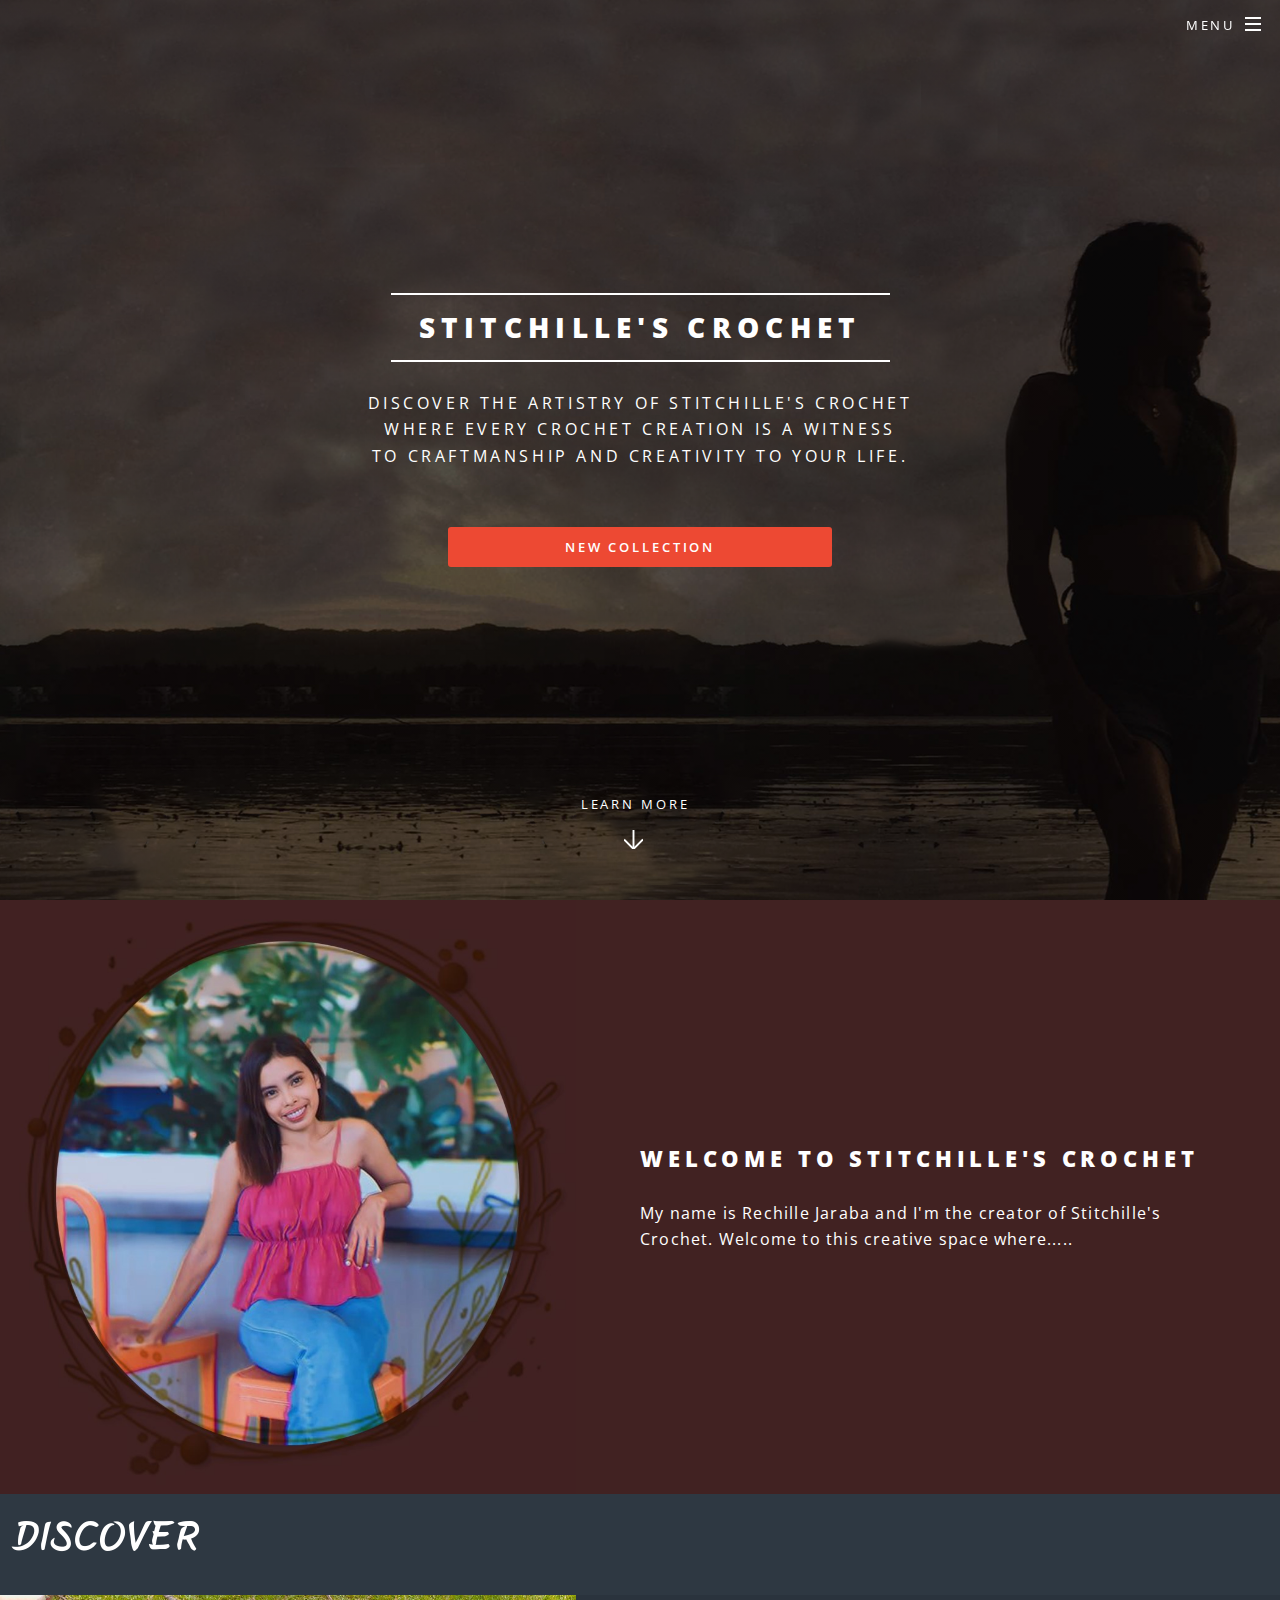
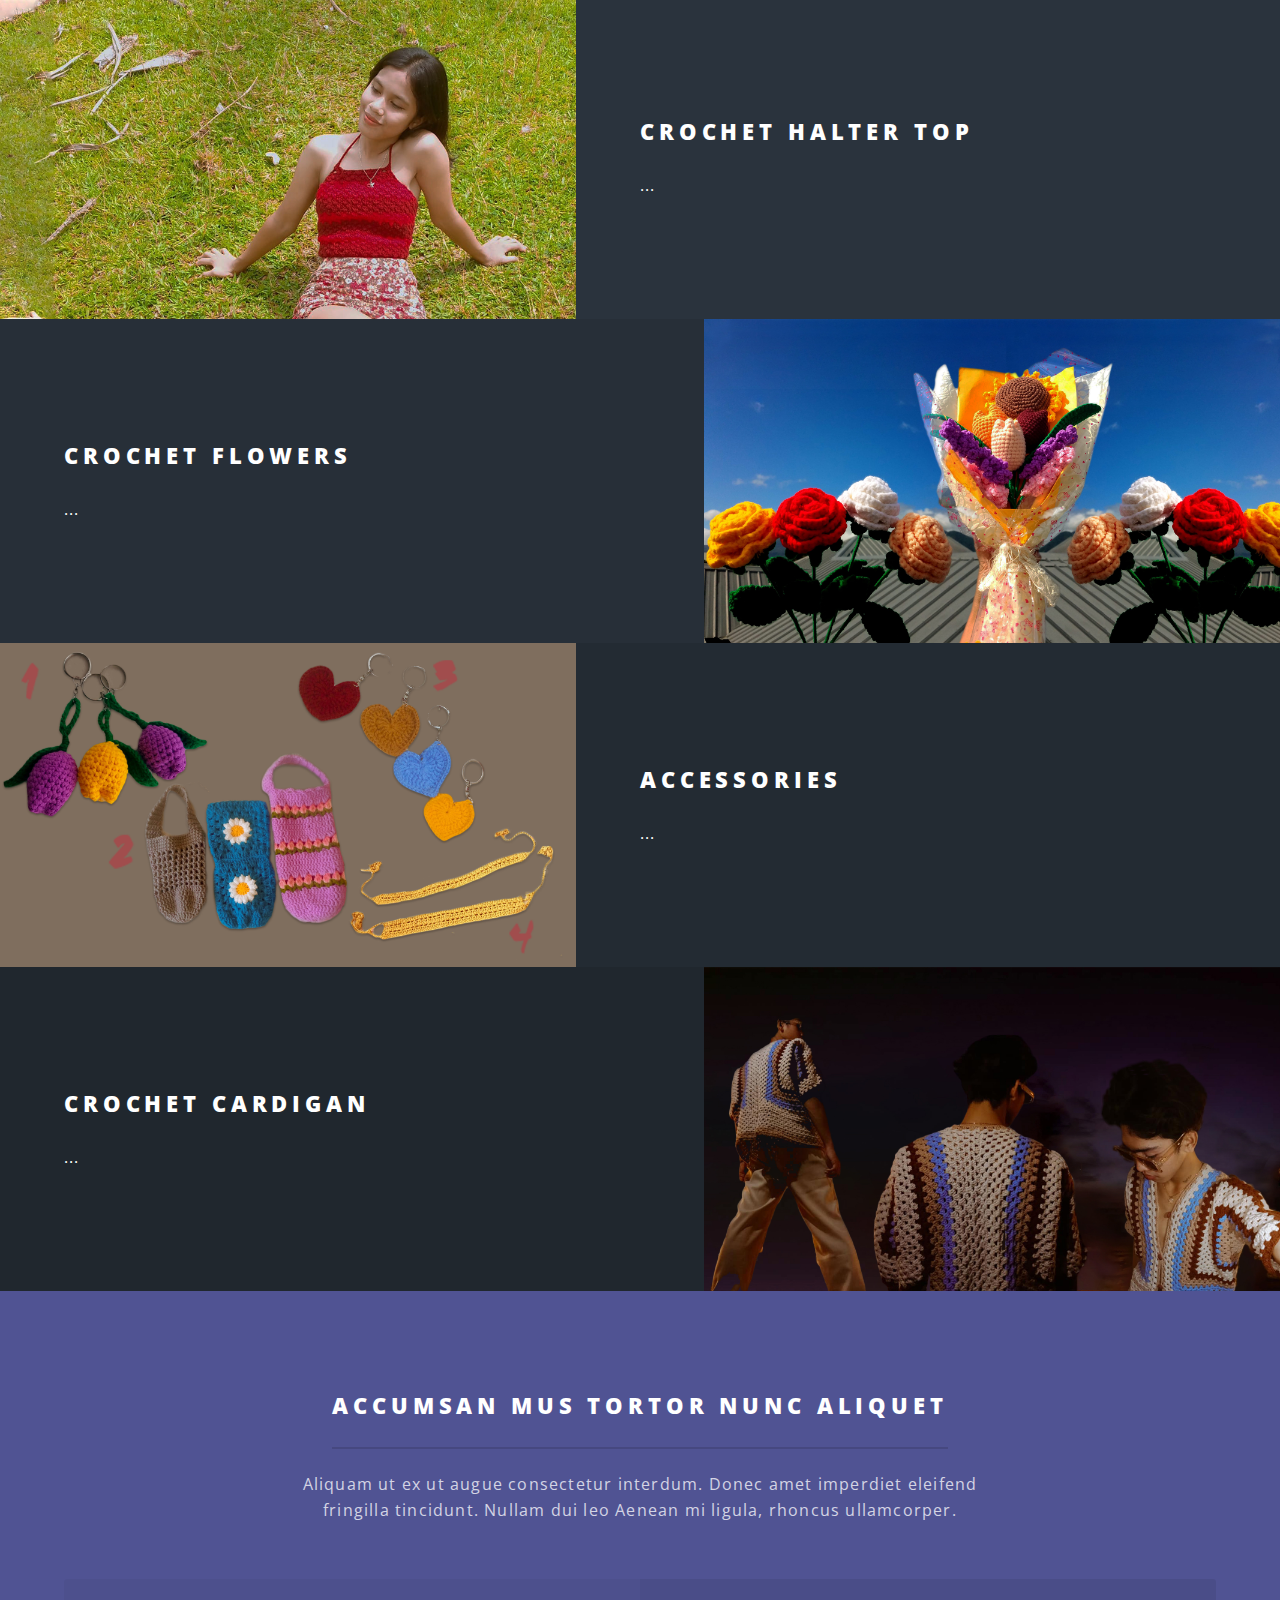
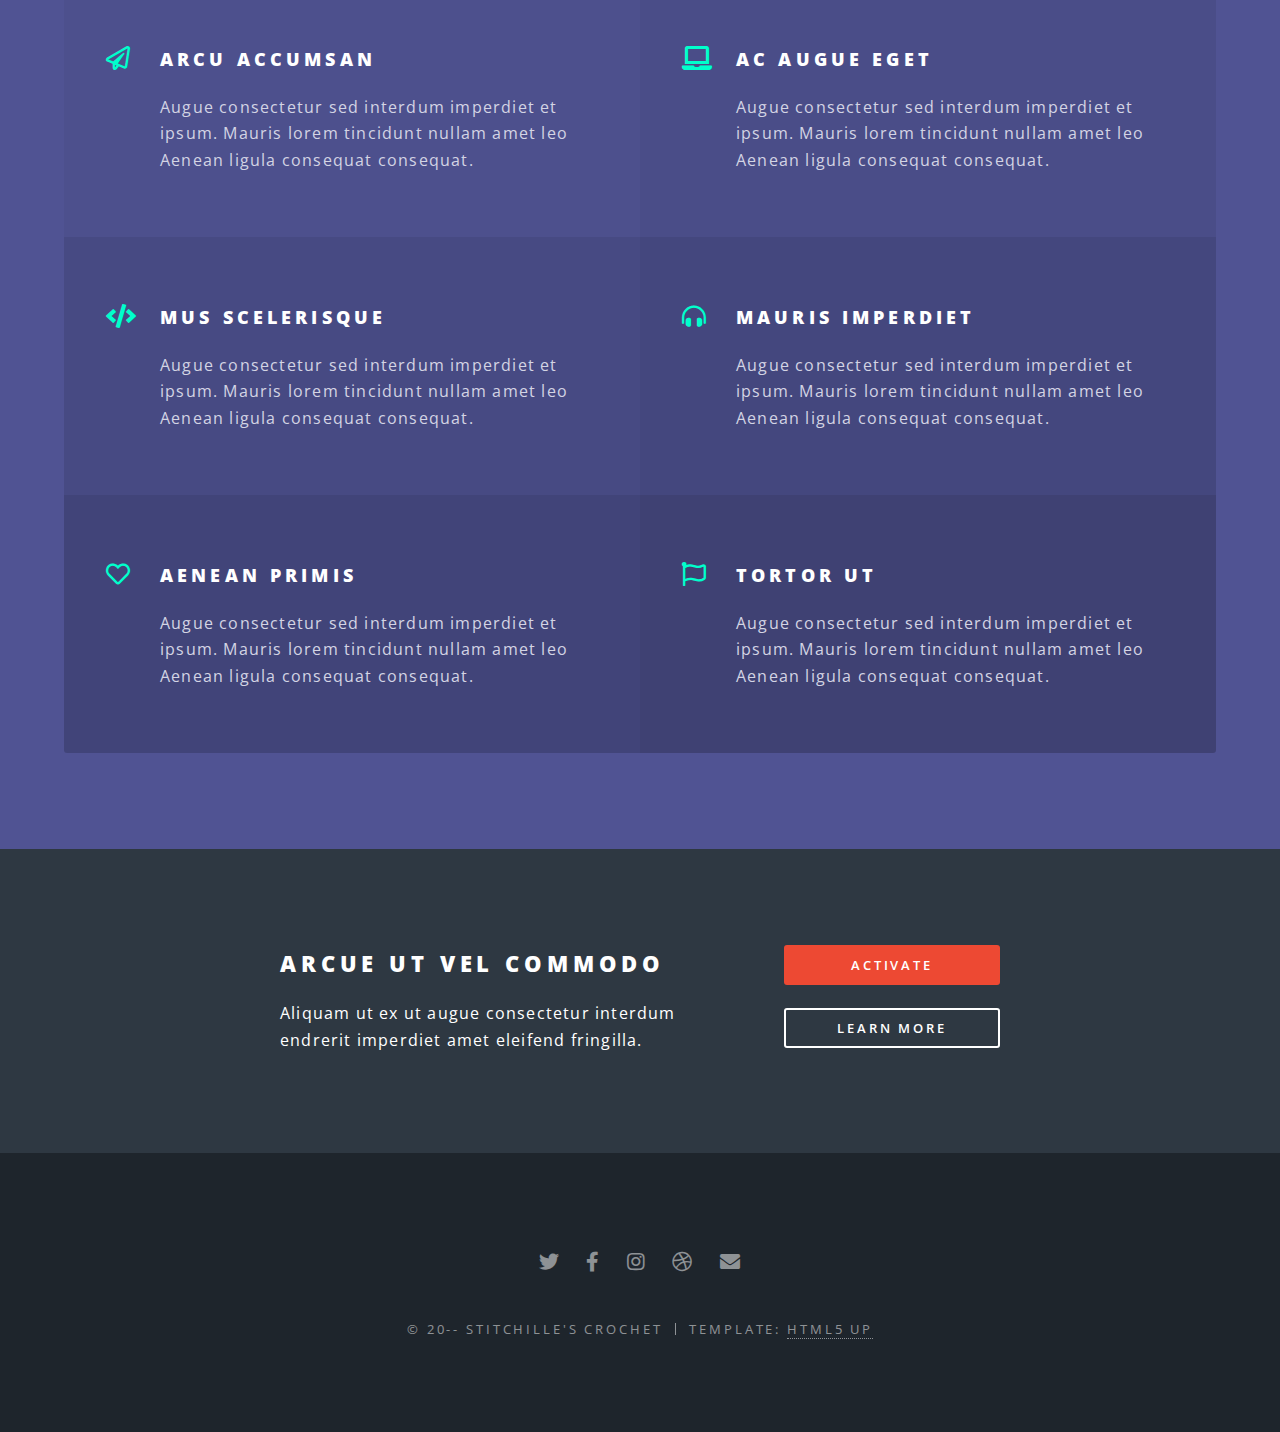
==== commit aebb0d07: "added discover" ====
--- a/index.html
+++ b/index.html
@@ -73,16 +73,14 @@
 						<div class="image"><img src="images/profile.jpg" alt="" /></div><div class="content">
 							<h2>Welcome to Stitchille's Crochet</h2>
 							<p>My name is Rechille Jaraba and I'm the creator of Stitchille's Crochet. Welcome to this creative space where.....</p>
-							<ul class="icons major">
+							<!-- <ul class="icons major">
 								<li><span class="icon fa-gem major style1"><span class="label">Lorem</span></span></li>
 								<li><span class="icon fa-heart major style2"><span class="label">Ipsum</span></span></li>
 								<li><span class="icon solid fa-code major style3"><span class="label">Dolor</span></span></li>
-							</ul>
-						</div>
-						
-
-						
+							</ul> -->
+						</div>					
 					</section>
+					<div class="image"><img src="images/Discover.png" alt="" /></div><div class="content"></div>					
 					<section id="two" class="wrapper alt style2">
 						<section class="spotlight">
 							<div class="image"><img src="images/pic01.jpg" alt="" /></div><div class="content">
@@ -108,7 +106,7 @@
 								<p>...</p>
 							</div>
 						</section>
-					</section>
+					</section>					
 
 				<!-- Three -->
 					<section id="three" class="wrapper style3 special">
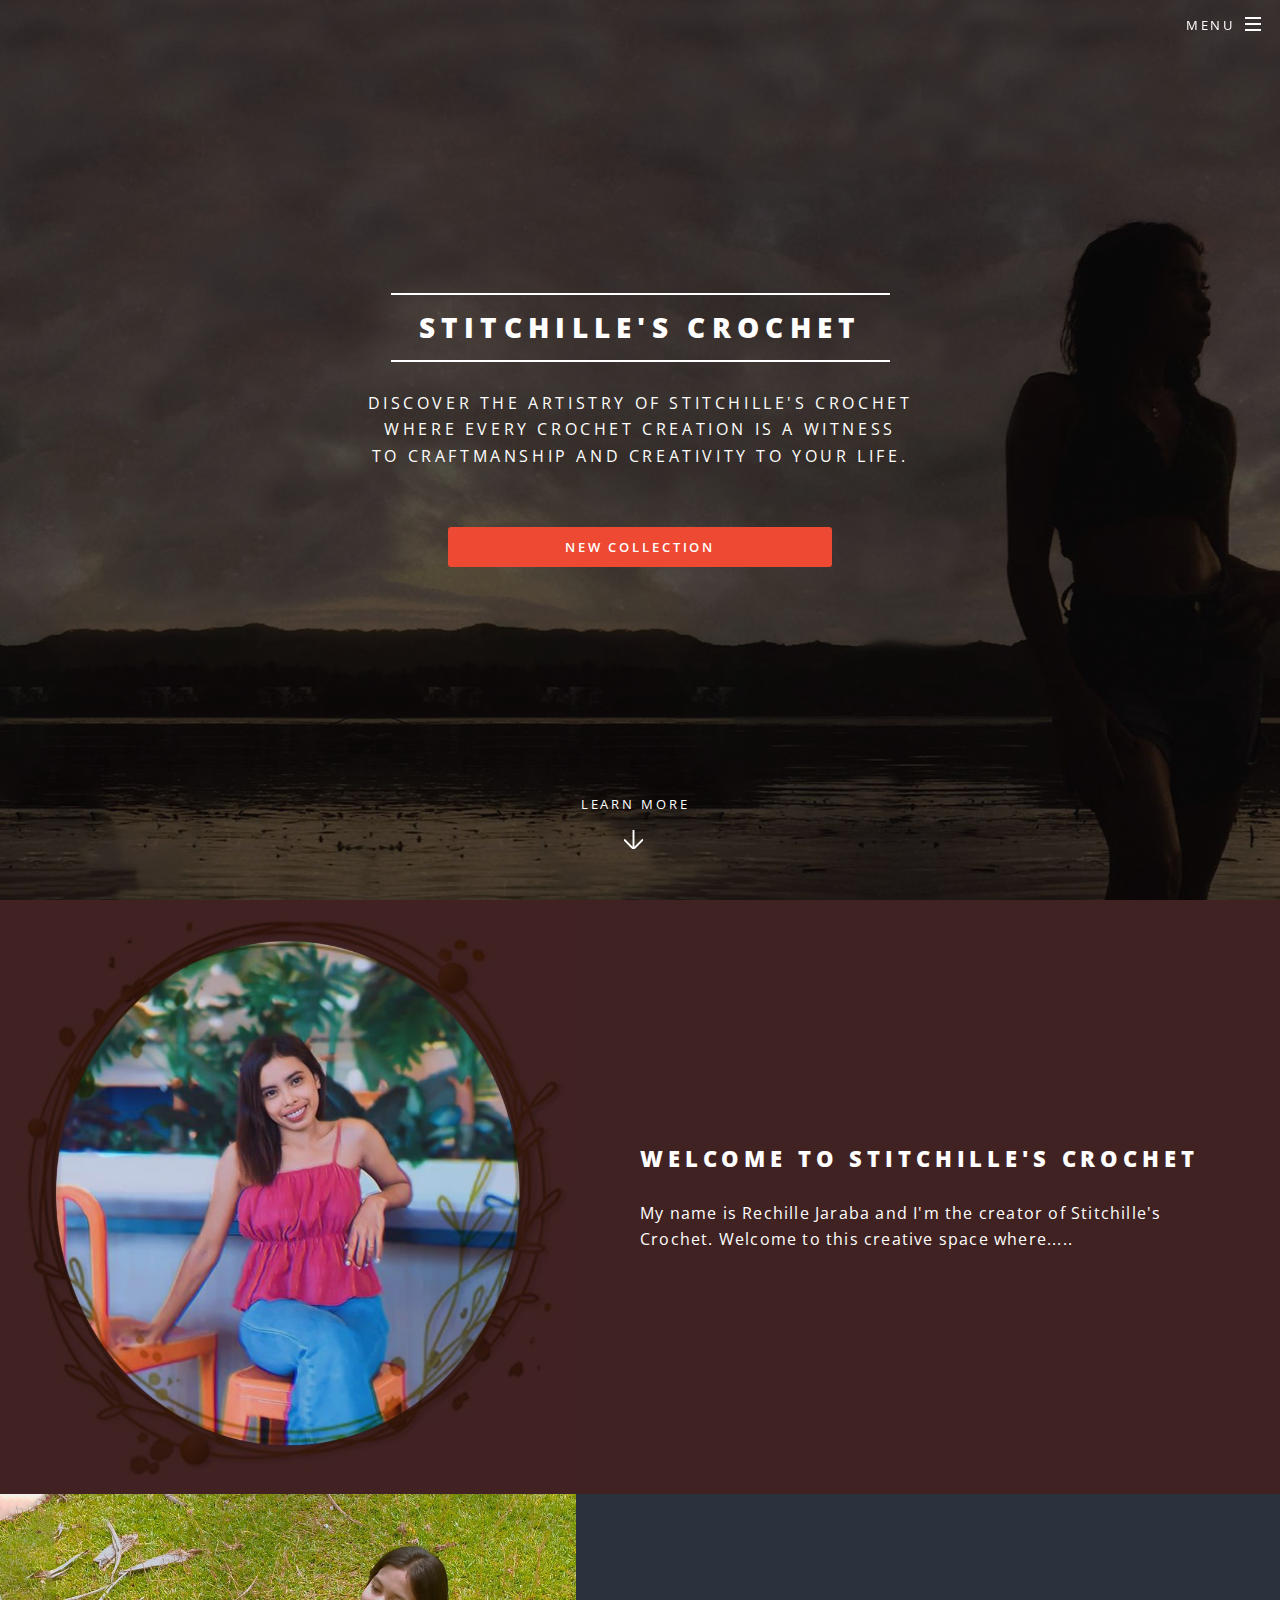
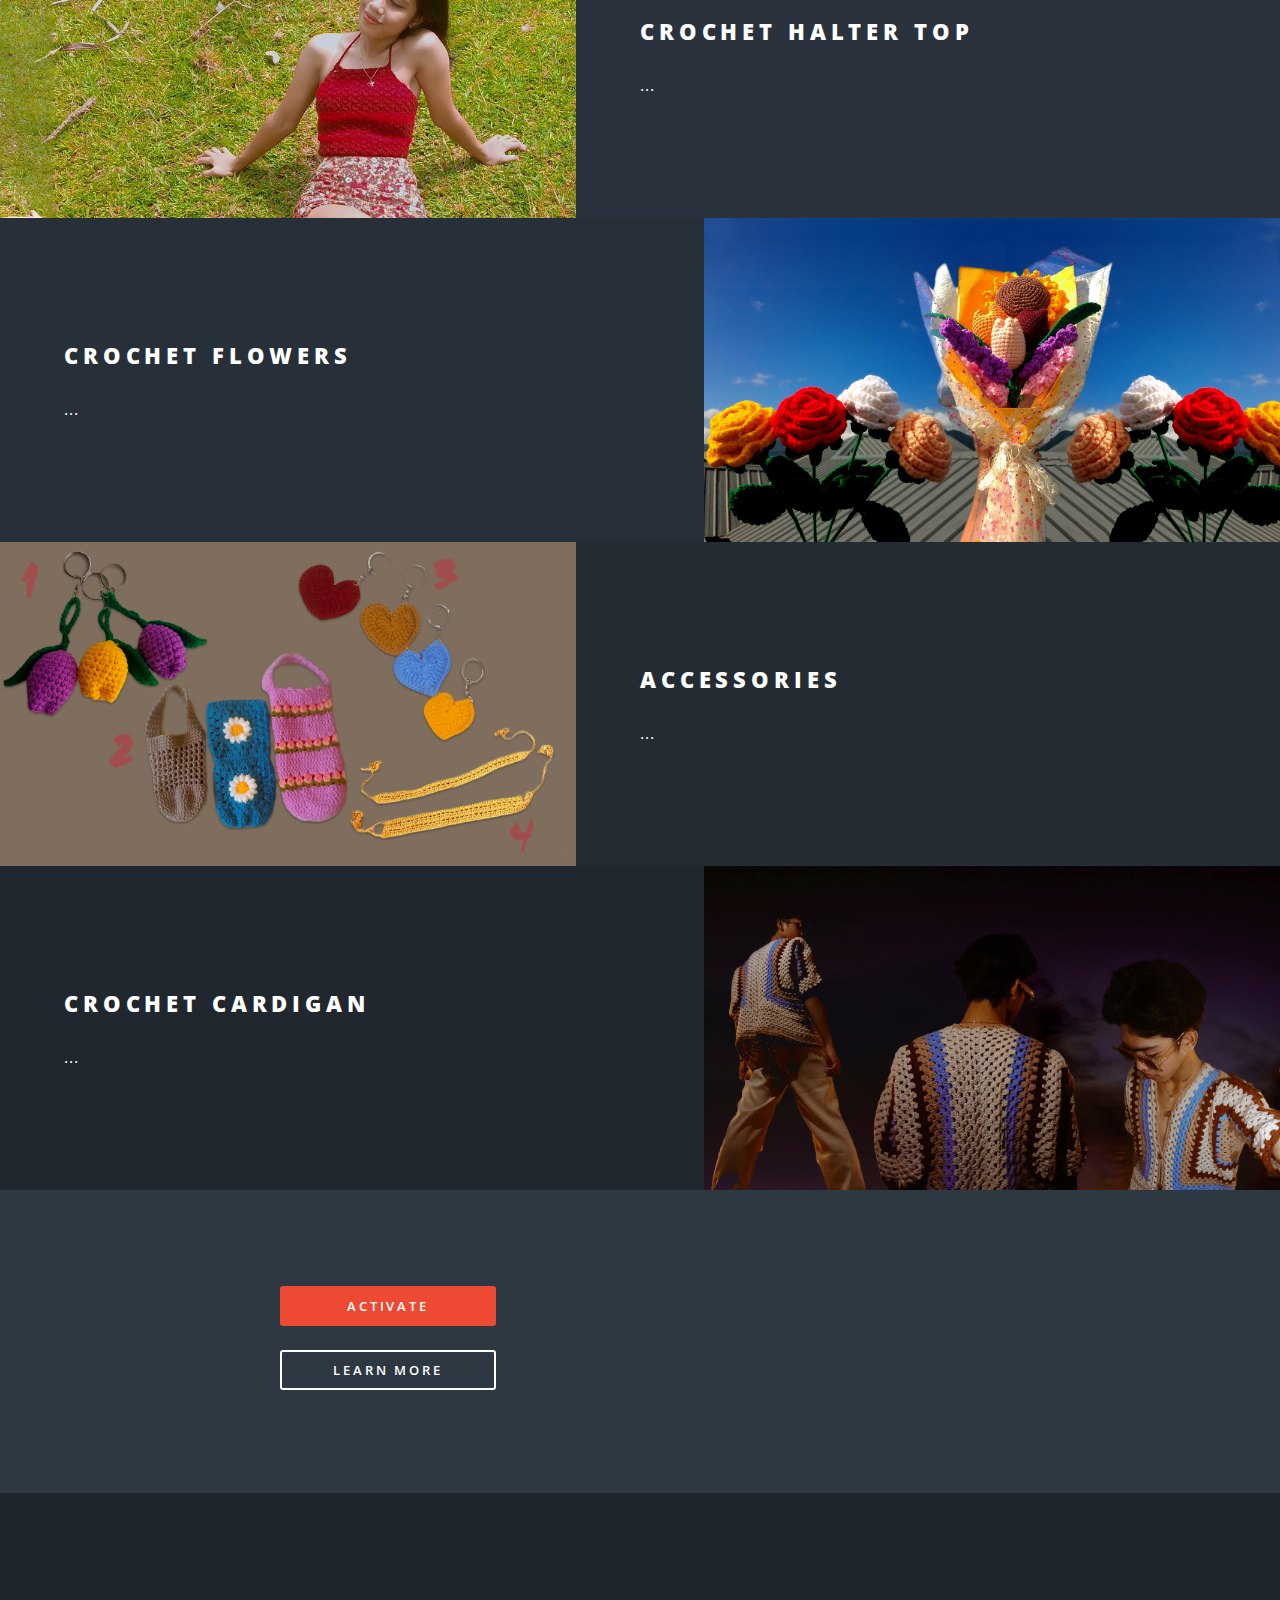
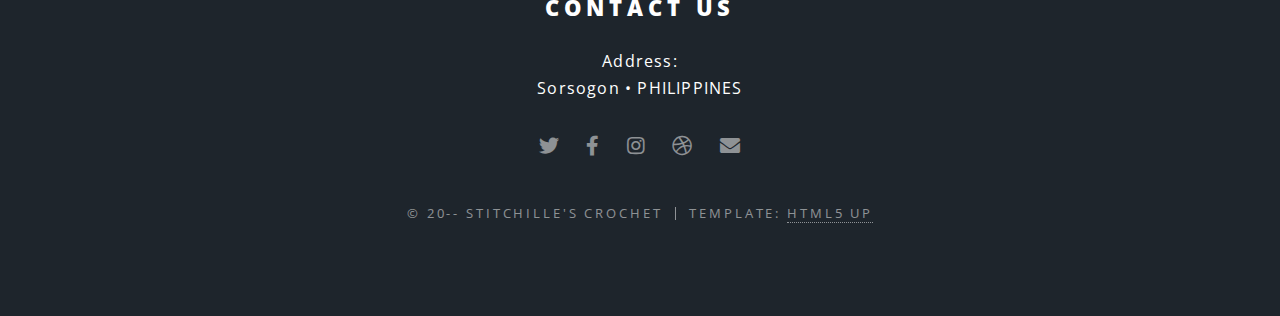
==== commit 6e6d60da: "transparent" ====
--- a/index.html
+++ b/index.html
@@ -80,8 +80,16 @@
 							</ul> -->
 						</div>					
 					</section>
-					<div class="image"><img src="images/Discover.png" alt="" /></div><div class="content"></div>					
-					<section id="two" class="wrapper alt style2">
+					
+					<!-- <div style="display:inline-block;"><img src="images/Discover.png" alt=""/></div><div class="content">
+						<img src="images/Discover.png" alt=""/></div><div class="content">
+							<img src="images/Discover.png" alt=""/></div><div class="content"></div>
+						</div>
+					</div>	 -->
+
+									
+<!-- Background or just transparent -->
+					<section id="two" class=" alt style2">
 						<section class="spotlight">
 							<div class="image"><img src="images/pic01.jpg" alt="" /></div><div class="content">
 								<h2>Crochet Halter Top</h2>
@@ -109,7 +117,7 @@
 					</section>					
 
 				<!-- Three -->
-					<section id="three" class="wrapper style3 special">
+					<!-- <section id="three" class="wrapper style3 special">
 						<div class="inner">
 							<header class="major">
 								<h2>Accumsan mus tortor nunc aliquet</h2>
@@ -143,14 +151,19 @@
 								</li>
 							</ul>
 						</div>
-					</section>
-
+					</section> -->
+					
 				<!-- CTA -->
 					<section id="cta" class="wrapper style4">
 						<div class="inner">
-							<header>
-								<h2>Arcue ut vel commodo</h2>
-								<p>Aliquam ut ex ut augue consectetur interdum endrerit imperdiet amet eleifend fringilla.</p>
+							<!-- <header>
+								<h2>Contact Us</h2>
+							<dl class="alt">
+								<dt>Address:</dt>
+								<dd>Sorsogon &bull; PHILIPPINES</dd>
+								<dt>Email</dt>
+								<dd><a href="#">information@untitled.tld</a></dd>
+							</dl> -->
 							</header>
 							<ul class="actions stacked">
 								<li><a href="#" class="button fit primary">Activate</a></li>
@@ -161,9 +174,18 @@
 
 				<!-- Footer -->
 					<footer id="footer">
+						
+								<div>
+									<h2>Contact Us</h2>
+								<dl class="alt">
+									<dt>Address:</dt>
+									<dd>Sorsogon &bull; PHILIPPINES</dd>
+								</dl>
+								</div>
+
 						<ul class="icons">
 							<li><a href="#" class="icon brands fa-twitter"><span class="label">Twitter</span></a></li>
-							<li><a href="#" class="icon brands fa-facebook-f"><span class="label">Facebook</span></a></li>
+							<li><a href="https://www.facebook.com/profile.php?id=100094699216334" class="icon brands fa-facebook-f"><span class="label">Facebook</span></a></li>
 							<li><a href="#" class="icon brands fa-instagram"><span class="label">Instagram</span></a></li>
 							<li><a href="#" class="icon brands fa-dribbble"><span class="label">Dribbble</span></a></li>
 							<li><a href="#" class="icon solid fa-envelope"><span class="label">Email</span></a></li>
--- a/assets/css/main.css
+++ b/assets/css/main.css
@@ -2511,6 +2511,17 @@
 				border-top: 0;
 			}
 
+/* image discover repeated images */
+			.image-flex { 
+				display: flex; /* Set the container to use flexbox */ 
+				align-items: center; /* Vertically center the images within the container */ 
+				justify-content: space-around; /* Distribute the remaining space around the images */ 
+			}
+			.image-flex img { 
+				max-width: 100%; /* Ensure images don't exceed their original size */ 
+				height: auto; /* Maintain the aspect ratio of the images */ 
+			  } 
+
 /* Button */
 
 	input[type="submit"],
@@ -2981,7 +2992,7 @@
 			}
 	
 			.profile1:nth-child(10) {
-				background-color: #412222;
+				
 			}
 	
 			@media screen and (max-width: 1280px) {
@@ -4239,4 +4250,18 @@
 
 	body.is-mobile.landing #footer {
 		background-color: #1d242a;
-	}+	}
+/* NEW CODES */
+/* mainpage row */
+	/* .column2 {
+		float: left;
+		width: 33.33%;
+		padding: 5px;
+	} */
+	
+	/* Clearfix (clear floats) */
+	/* .row2::after {
+		content: "";
+		clear: both;
+		display: table;
+	} */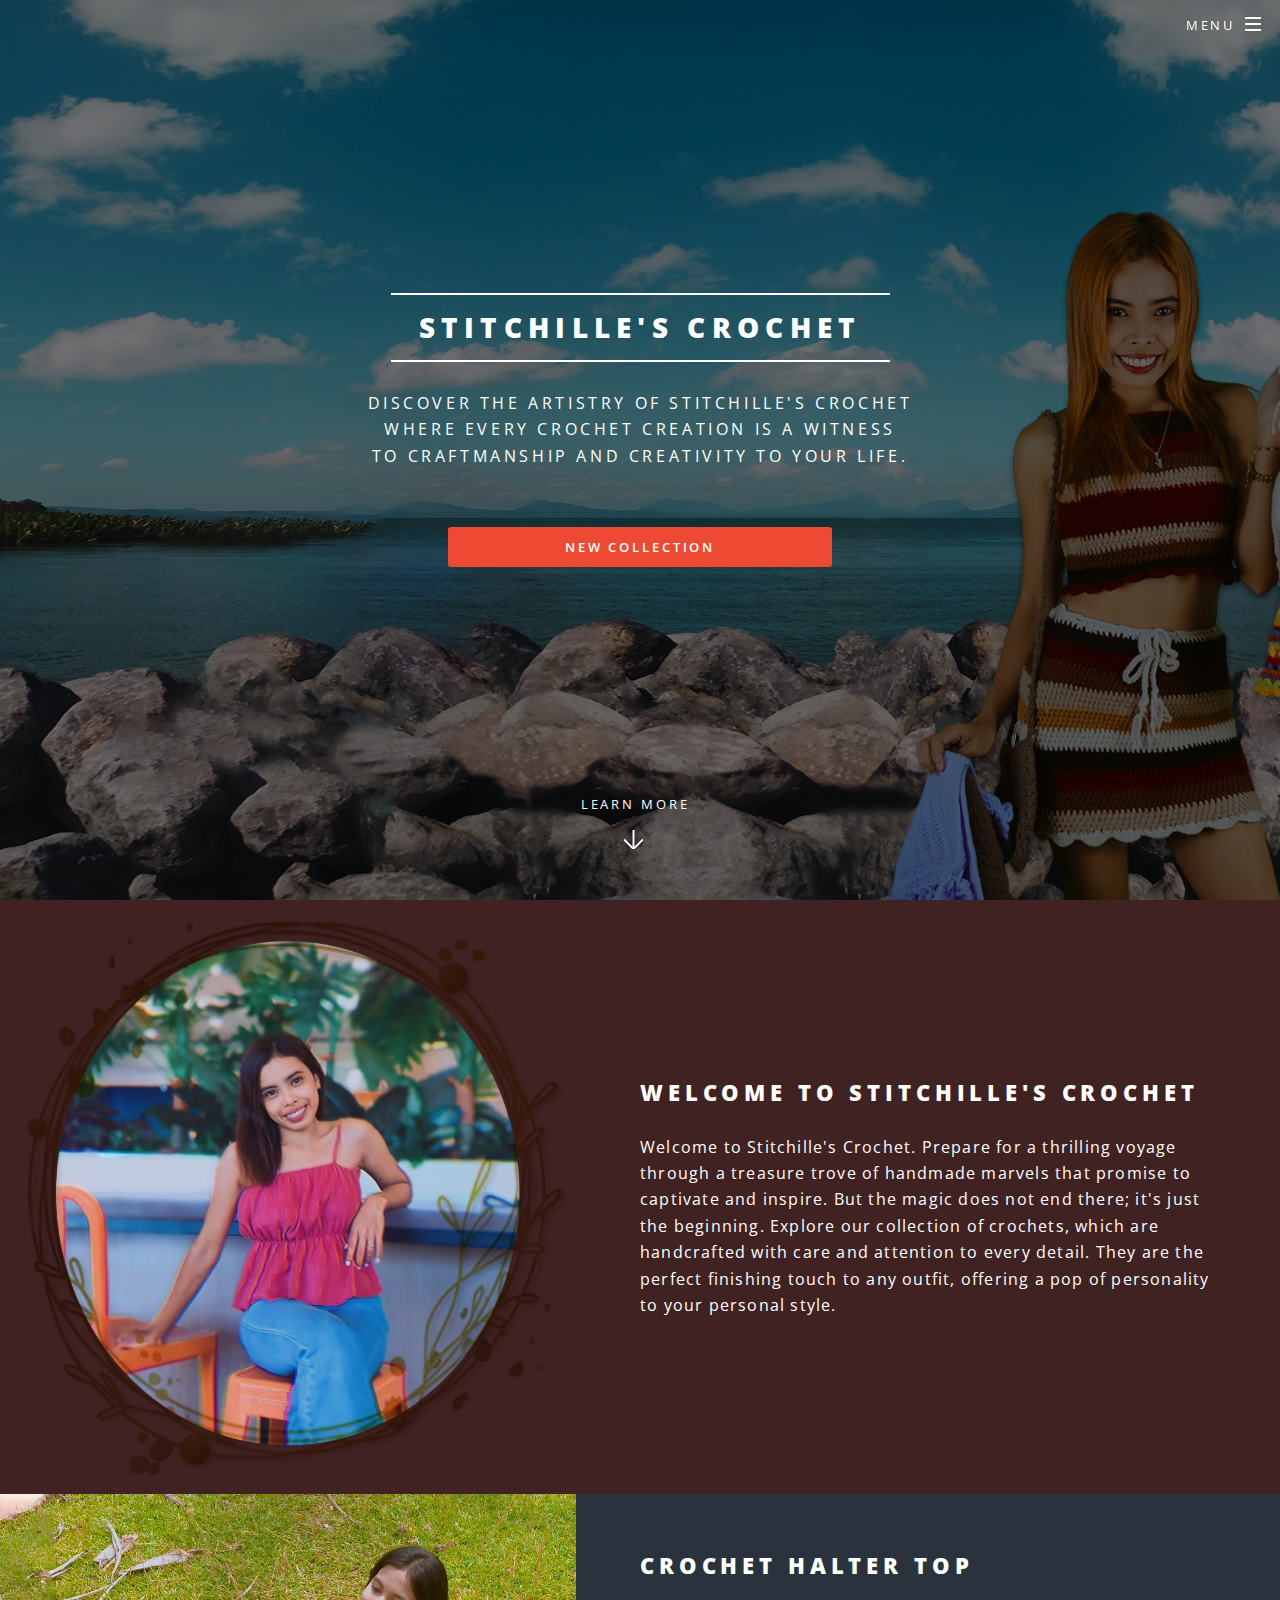
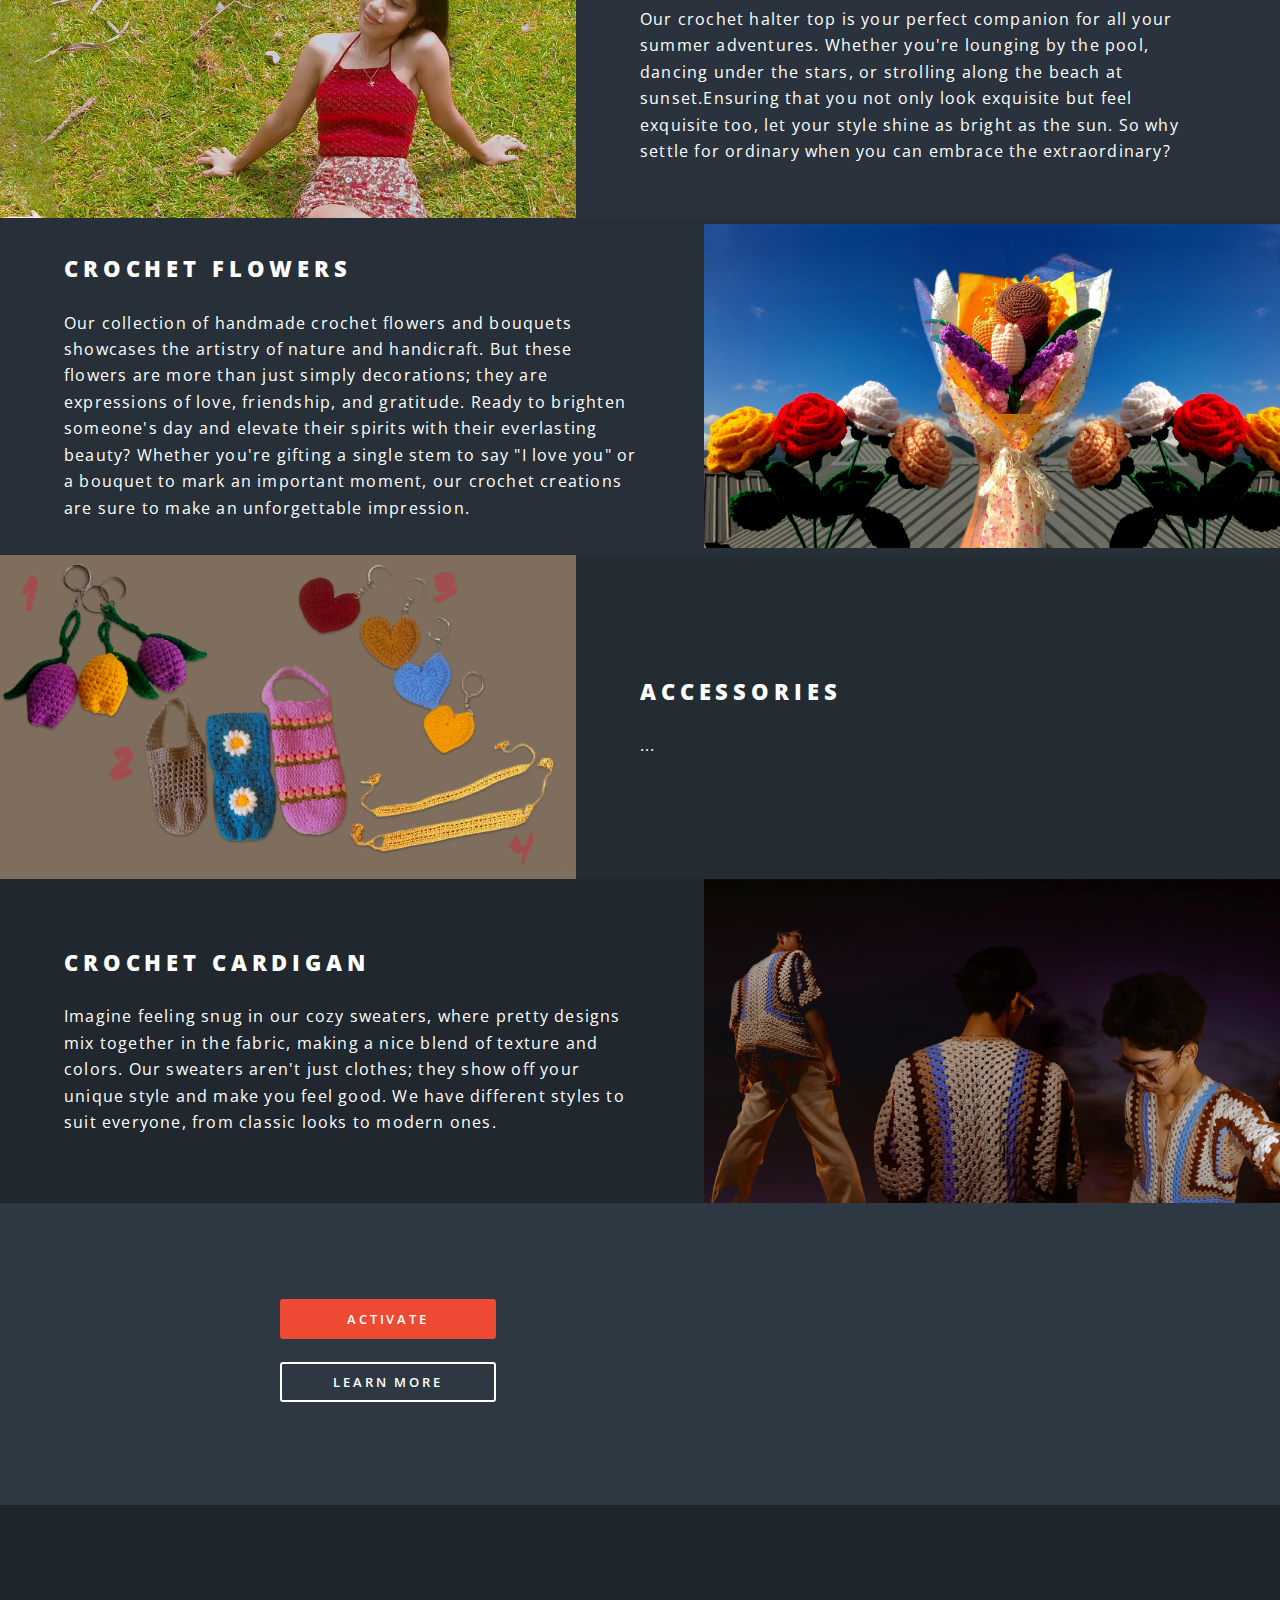
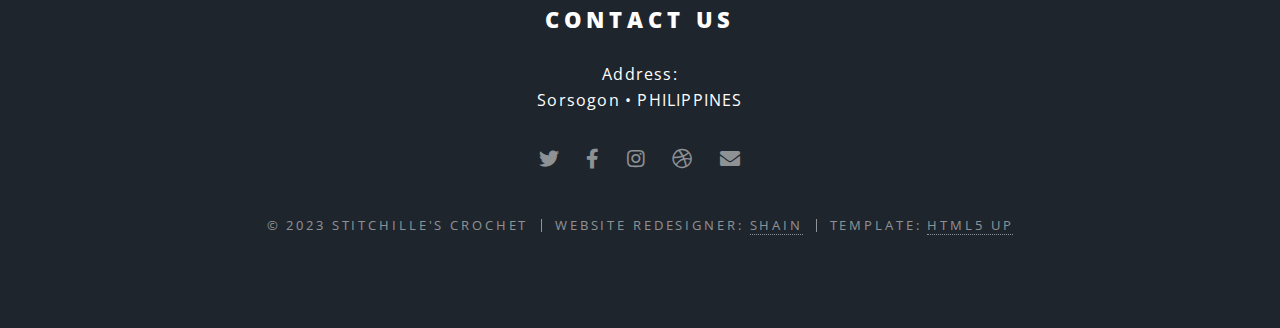
==== commit 29eaa6df: "Description Added" ====
--- a/index.html
+++ b/index.html
@@ -27,8 +27,8 @@
 									<div id="menu">
 										<ul>
 											<li><a href="index.html">Home</a></li>
-											<li><a href="generic.html">Products</a></li>
-											<li><a href="elements.html">Elements</a></li>
+											<li><a href="generic.html">Gallery</a></li>
+											<!-- <li><a href="elements.html">Elements</a></li> -->
 										</ul>
 									</div>
 								</li>
@@ -72,7 +72,11 @@
 					<section class="profile1">
 						<div class="image"><img src="images/profile.jpg" alt="" /></div><div class="content">
 							<h2>Welcome to Stitchille's Crochet</h2>
-							<p>My name is Rechille Jaraba and I'm the creator of Stitchille's Crochet. Welcome to this creative space where.....</p>
+							<p>Welcome to Stitchille's Crochet. Prepare for a thrilling voyage through a treasure trove of handmade marvels that promise
+								to captivate and inspire. But the magic does not end there; it's just the beginning. 
+								Explore our collection of crochets, which are handcrafted with care and attention to every detail. 
+								They are the perfect finishing touch to any outfit, offering a pop of personality to your personal style.
+							</p>
 							<!-- <ul class="icons major">
 								<li><span class="icon fa-gem major style1"><span class="label">Lorem</span></span></li>
 								<li><span class="icon fa-heart major style2"><span class="label">Ipsum</span></span></li>
@@ -93,13 +97,21 @@
 						<section class="spotlight">
 							<div class="image"><img src="images/pic01.jpg" alt="" /></div><div class="content">
 								<h2>Crochet Halter Top</h2>
-								<p>...</p>
+								<p>Our crochet halter top is your perfect companion for all your summer adventures. Whether you're lounging by the pool,
+									dancing under the stars, or strolling along the beach at sunset.Ensuring that you not
+									only look exquisite but feel exquisite too, let your style shine as bright as the sun. 
+									So why settle for ordinary when you can embrace the extraordinary?
+								</p>
 							</div>
 						</section>
 						<section class="spotlight">
 							<div class="image"><img src="images/pic02.jpg" alt="" /></div><div class="content">
 								<h2>Crochet Flowers</h2>
-								<p>...</p>
+								<p>Our collection of handmade crochet flowers and bouquets showcases the artistry of nature and handicraft. But these flowers 
+									are more than just simply decorations; they are expressions of love, friendship, and gratitude. 
+									Ready to brighten someone's day and elevate their spirits with their everlasting beauty? Whether you're gifting a single stem to say 
+									"I love you" or a bouquet to mark an important moment, our crochet creations are sure to make an unforgettable impression.
+								</p>
 							</div>
 						</section>
 						<section class="spotlight">
@@ -111,7 +123,10 @@
 						<section class="spotlight">
 							<div class="image"><img src="images/manpic.jpg" alt="" /></div><div class="content">
 								<h2>Crochet Cardigan</h2>
-								<p>...</p>
+								<p>Imagine feeling snug in our cozy sweaters, where pretty designs mix together in the fabric,
+									making a nice blend of texture and colors. Our sweaters aren't just clothes; 
+									they show off your unique style and make you feel good. We have different styles to suit everyone, from classic looks to modern ones.
+								</p>
 							</div>
 						</section>
 					</section>					
@@ -191,7 +206,7 @@
 							<li><a href="#" class="icon solid fa-envelope"><span class="label">Email</span></a></li>
 						</ul>
 						<ul class="copyright">
-							<li>&copy; 20-- STITCHILLE'S CROCHET</li><li>Template: <a href="http://html5up.net">HTML5 UP</a></li>
+							<li>&copy; 2023 STITCHILLE'S CROCHET</li><li>Website Redesigner: <a href="https://www.facebook.com/manggi.cor">Shain</a></li><li>Template: <a href="http://html5up.net">HTML5 UP</a></li>
 						</ul>
 					</footer>
 
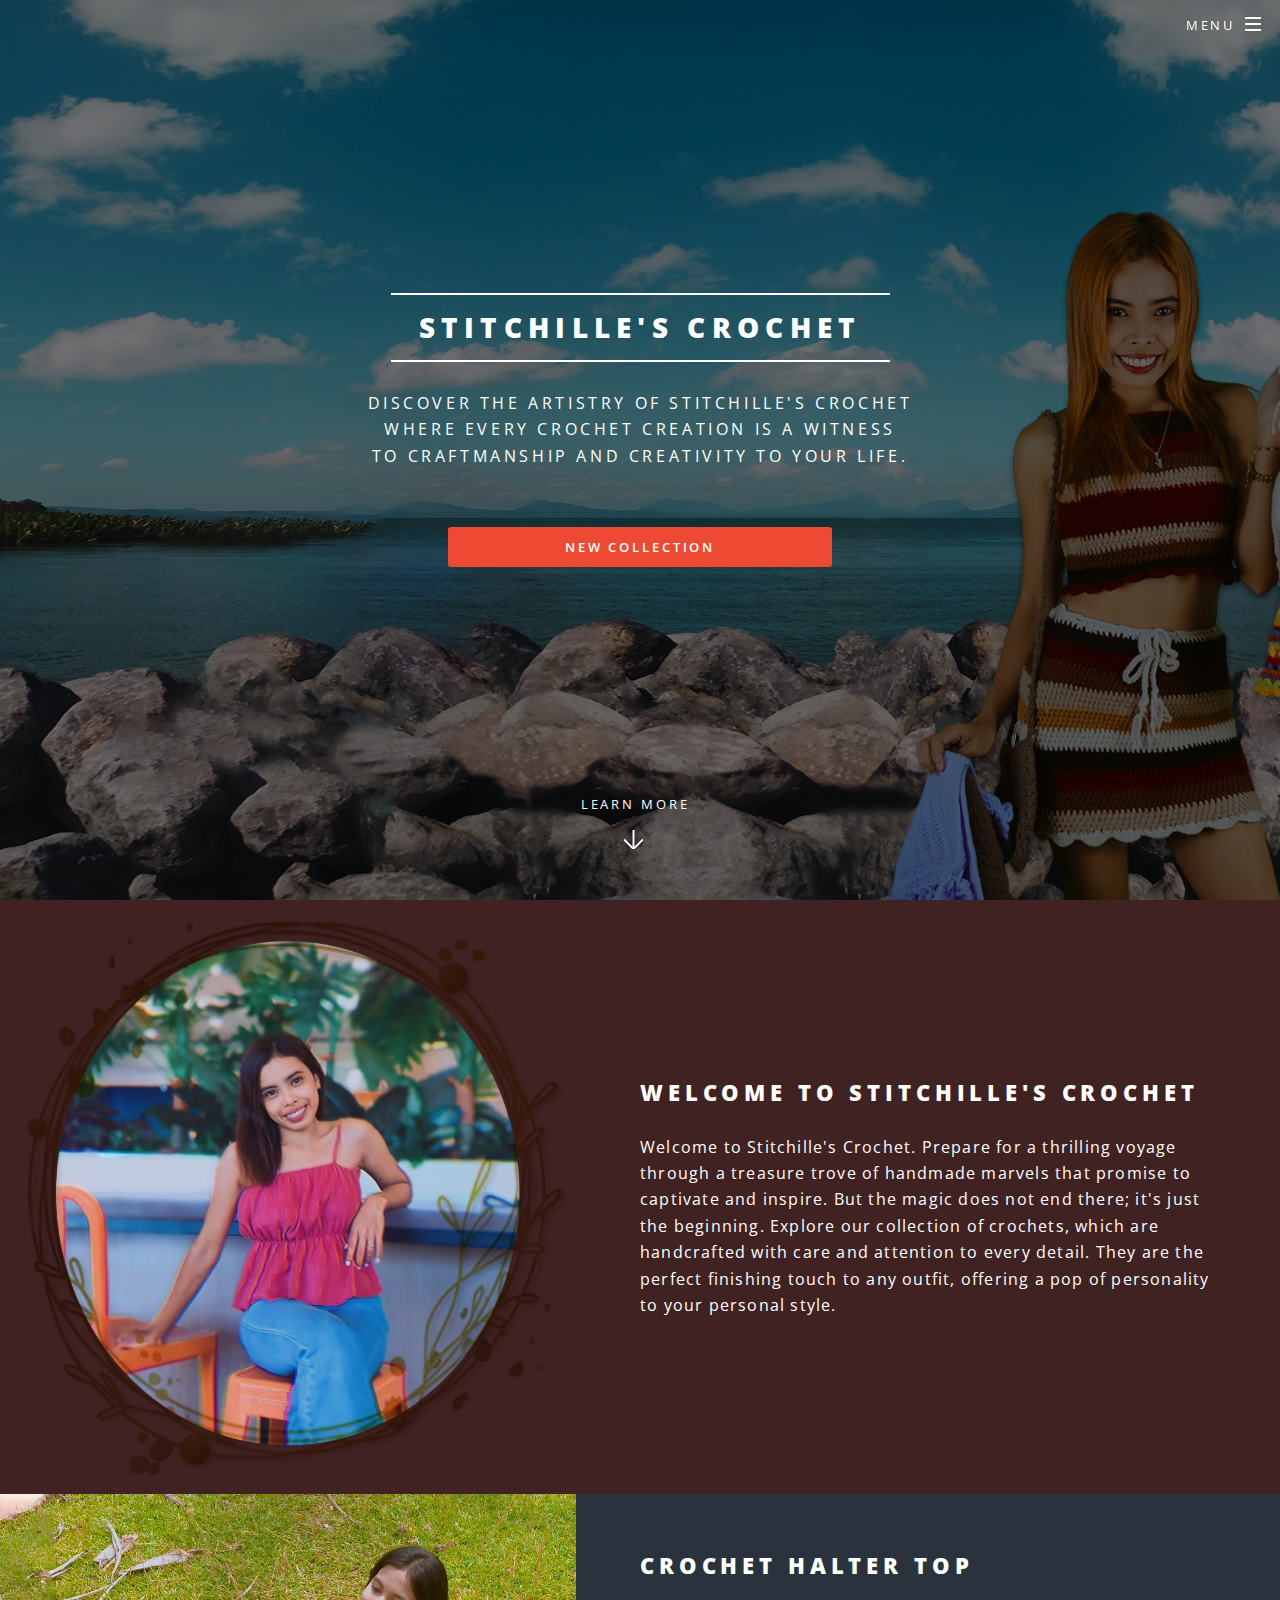
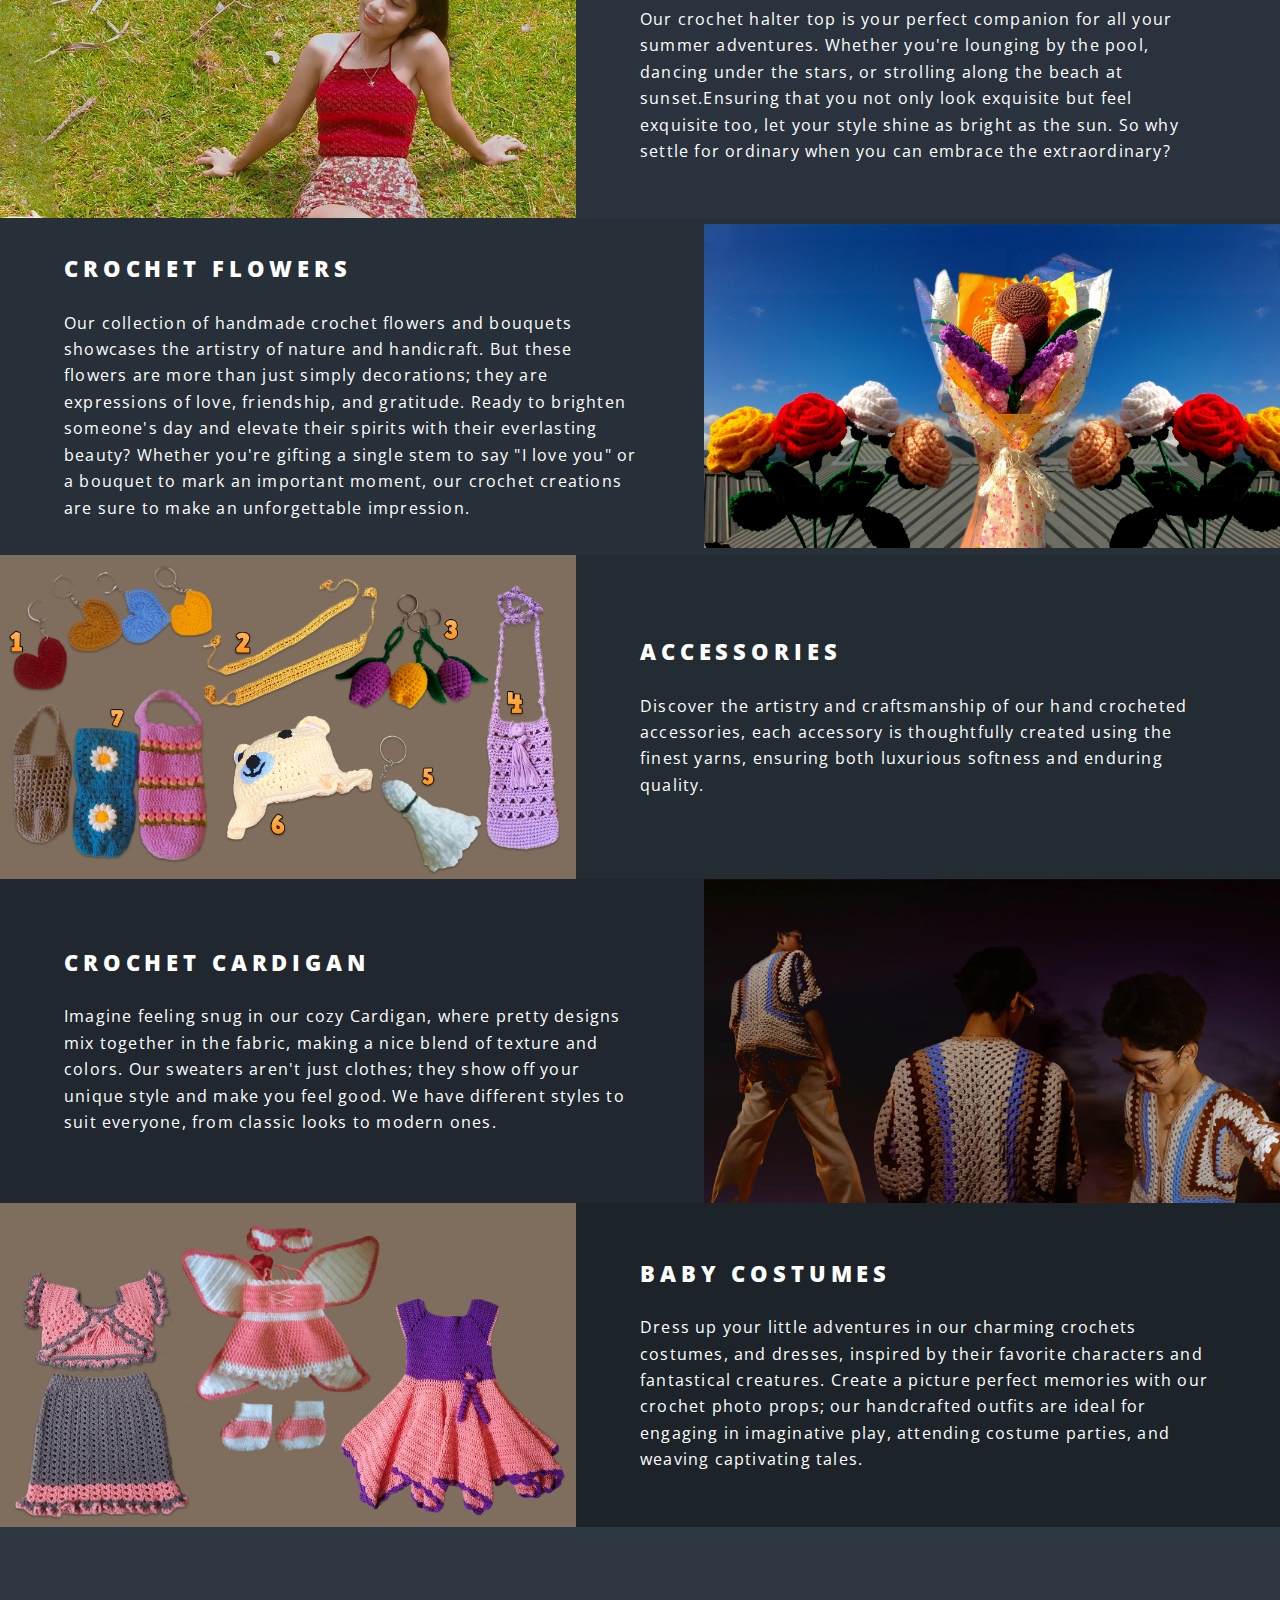
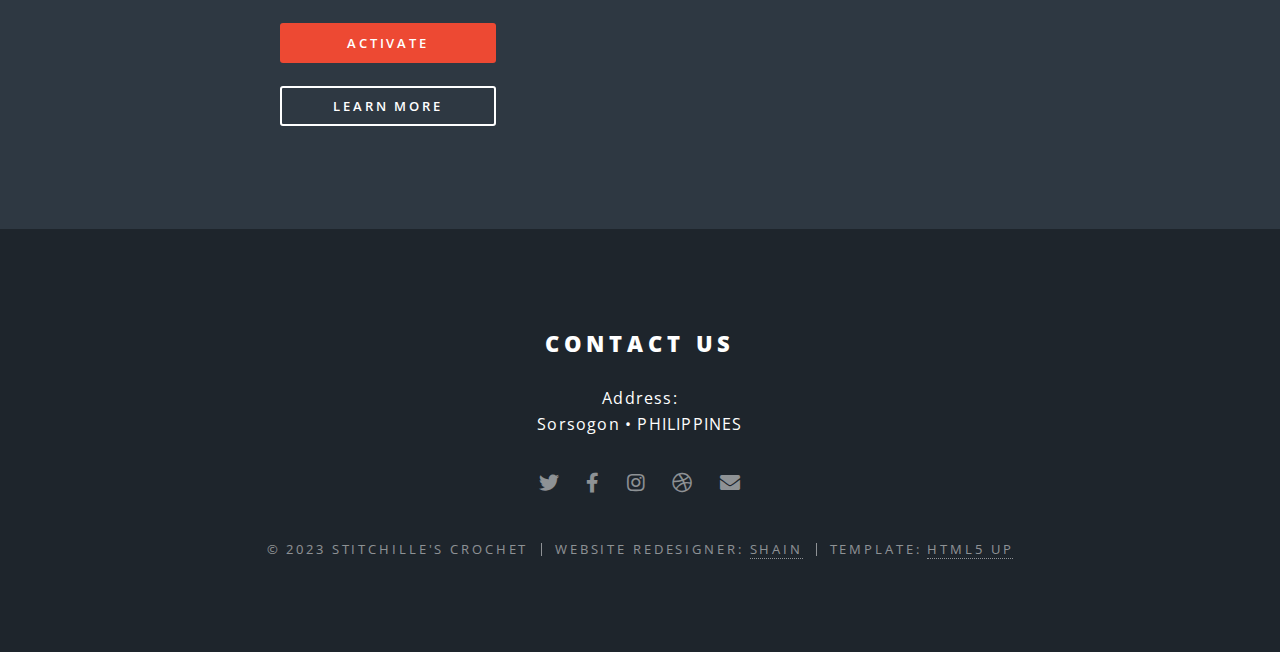
==== commit a24b1088: "Description Added" ====
--- a/index.html
+++ b/index.html
@@ -117,15 +117,25 @@
 						<section class="spotlight">
 							<div class="image"><img src="images/Accessories.jpg" alt="" /></div><div class="content">
 								<h2>Accessories</h2>
-								<p>...</p>
+								<p>Discover the artistry and craftsmanship of our hand crocheted accessories, each accessory is thoughtfully created using the finest yarns,
+									 ensuring both luxurious softness and  enduring quality.</p>
 							</div>
 						</section>
 						<section class="spotlight">
 							<div class="image"><img src="images/manpic.jpg" alt="" /></div><div class="content">
 								<h2>Crochet Cardigan</h2>
-								<p>Imagine feeling snug in our cozy sweaters, where pretty designs mix together in the fabric,
+								<p>Imagine feeling snug in our cozy Cardigan, where pretty designs mix together in the fabric,
 									making a nice blend of texture and colors. Our sweaters aren't just clothes; 
 									they show off your unique style and make you feel good. We have different styles to suit everyone, from classic looks to modern ones.
+								</p>
+							</div>
+						</section>
+						<section class="spotlight">
+							<div class="image"><img src="images/baby.jpg" alt="" /></div><div class="content">
+								<h2>BABY COSTUMES</h2>
+								<p>Dress up your little adventures in our charming crochets costumes, and  dresses, inspired by their favorite characters and fantastical creatures.
+									Create a picture perfect memories with our crochet photo props; our handcrafted outfits are ideal for engaging in imaginative play,
+									 attending costume parties, and weaving captivating tales.
 								</p>
 							</div>
 						</section>
--- a/assets/css/main.css
+++ b/assets/css/main.css
@@ -4264,4 +4264,6 @@
 		content: "";
 		clear: both;
 		display: table;
-	} */+	} */
+
+	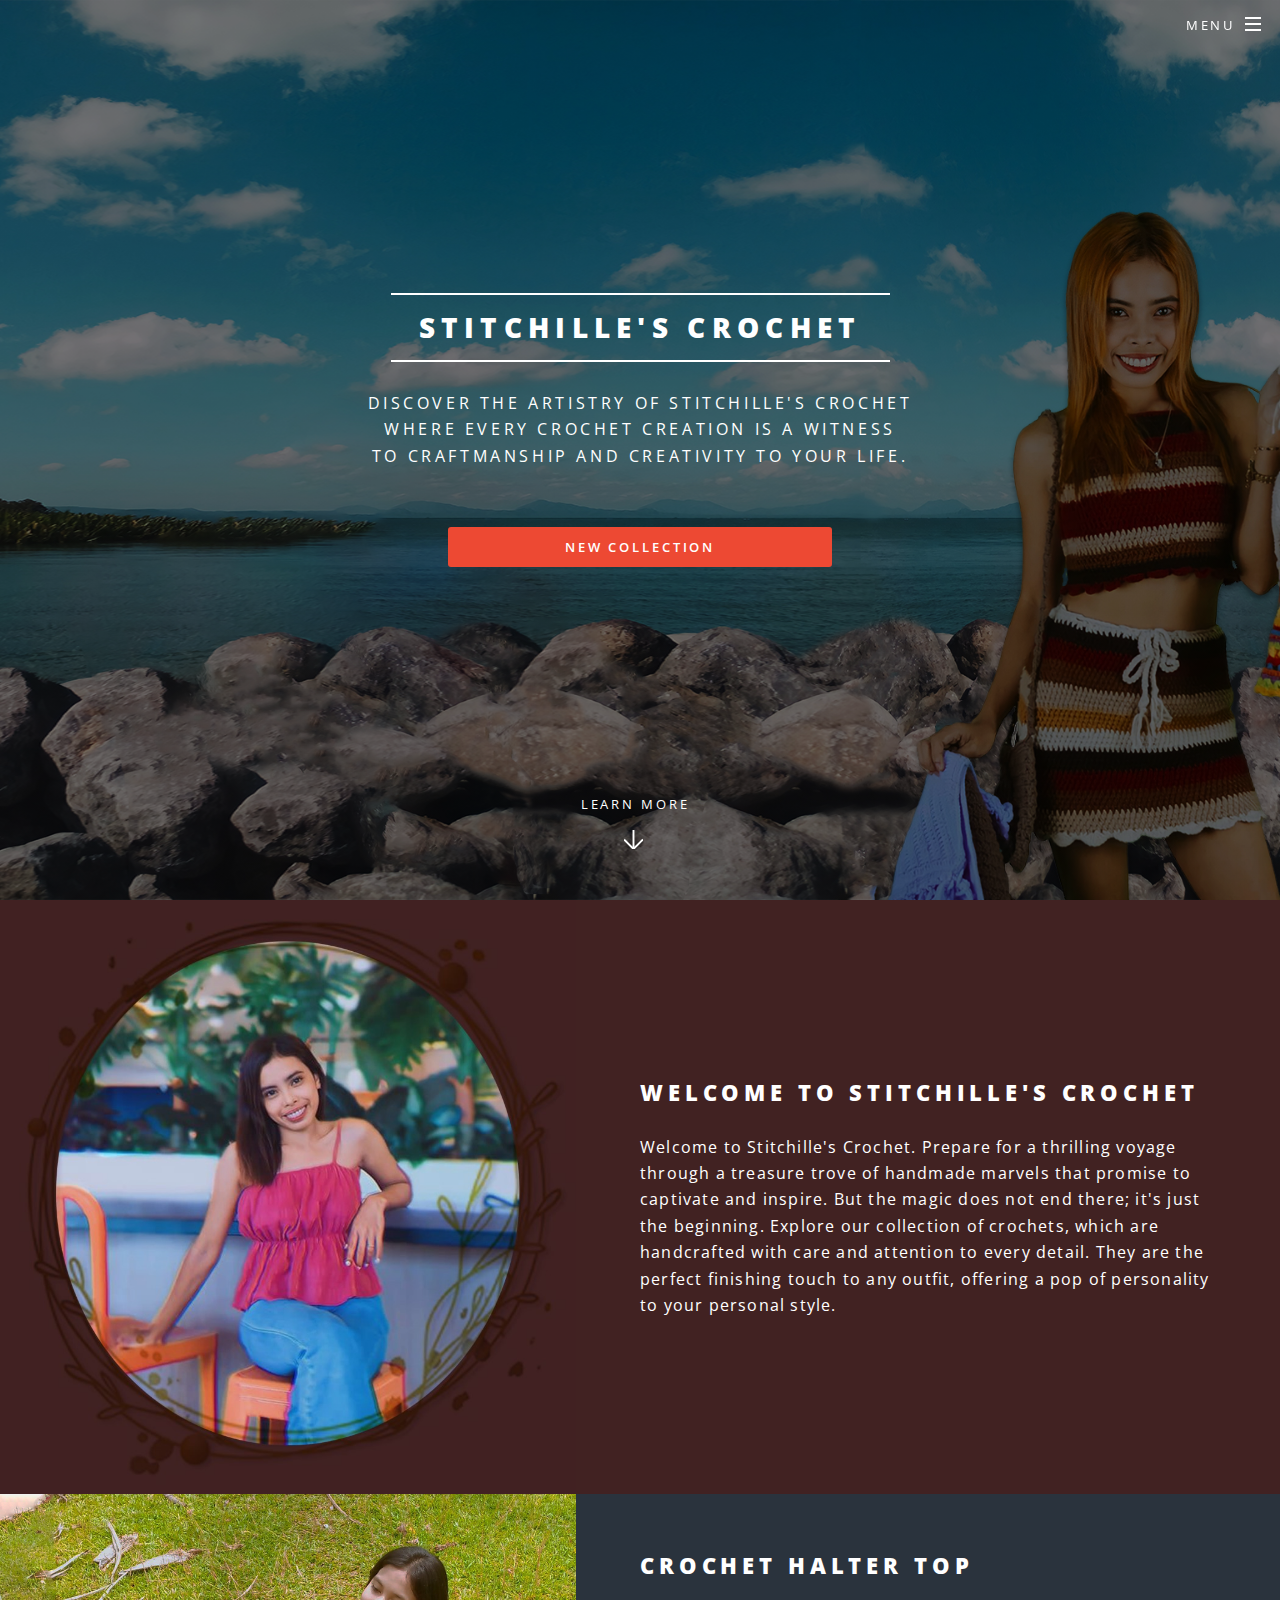
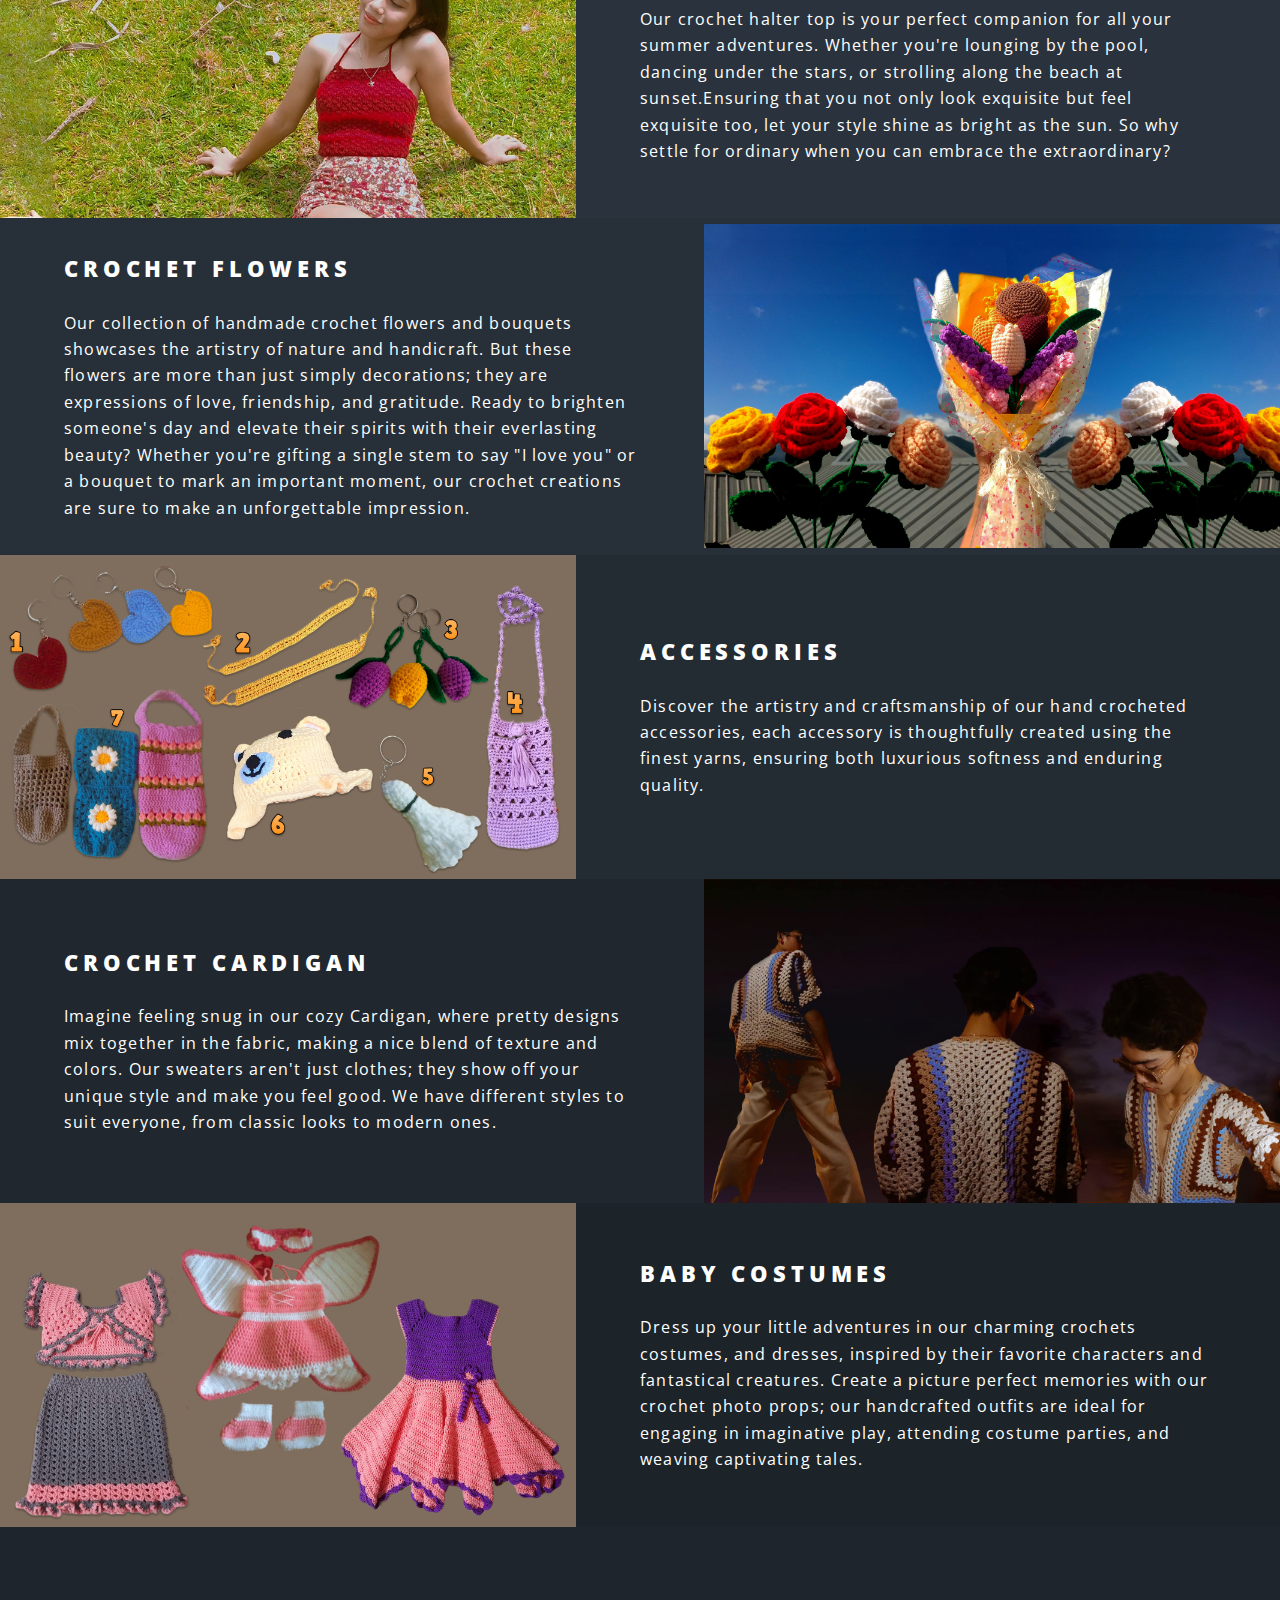
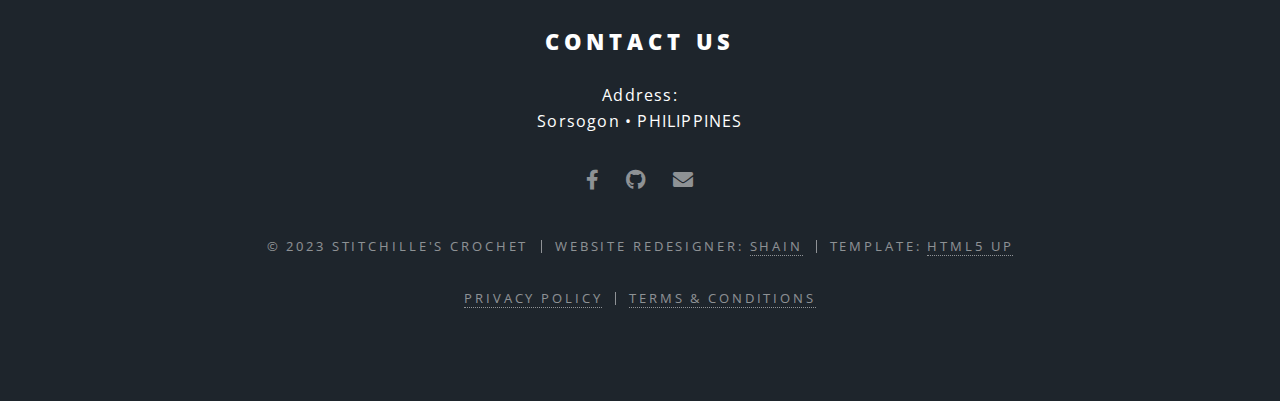
==== commit 9d6ca80d: "Main Page Done" ====
--- a/index.html
+++ b/index.html
@@ -179,8 +179,8 @@
 					</section> -->
 					
 				<!-- CTA -->
-					<section id="cta" class="wrapper style4">
-						<div class="inner">
+					<!-- <section id="cta" class="wrapper style4">
+						<div class="inner"> -->
 							<!-- <header>
 								<h2>Contact Us</h2>
 							<dl class="alt">
@@ -189,13 +189,13 @@
 								<dt>Email</dt>
 								<dd><a href="#">information@untitled.tld</a></dd>
 							</dl> -->
-							</header>
+							<!-- </header>
 							<ul class="actions stacked">
 								<li><a href="#" class="button fit primary">Activate</a></li>
 								<li><a href="#" class="button fit">Learn More</a></li>
 							</ul>
 						</div>
-					</section>
+					</section> -->
 
 				<!-- Footer -->
 					<footer id="footer">
@@ -209,14 +209,17 @@
 								</div>
 
 						<ul class="icons">
-							<li><a href="#" class="icon brands fa-twitter"><span class="label">Twitter</span></a></li>
+							<!-- <li><a href="#" class="icon brands fa-twitter"><span class="label">Twitter</span></a></li> -->
 							<li><a href="https://www.facebook.com/profile.php?id=100094699216334" class="icon brands fa-facebook-f"><span class="label">Facebook</span></a></li>
-							<li><a href="#" class="icon brands fa-instagram"><span class="label">Instagram</span></a></li>
-							<li><a href="#" class="icon brands fa-dribbble"><span class="label">Dribbble</span></a></li>
-							<li><a href="#" class="icon solid fa-envelope"><span class="label">Email</span></a></li>
+							<!-- <li><a href="#" class="icon brands fa-instagram"><span class="label">Instagram</span></a></li> -->
+							<li><a href="https://github.com/ShainRavenheart" class="icon brands fa-github"><span class="label">Github</span></a></li>
+							<li><a href="https://mail.google.com/mail/u/0/#inbox?compose=CllgCJlHDmztBWVdftNdgMxtJhKxgcrLHcnpJFMPZvMFbztdjlPdLQkcHFLqRNQwCTtlXsGNbRg" class="icon solid fa-envelope"><span class="label">Email</span></a></li>
 						</ul>
 						<ul class="copyright">
 							<li>&copy; 2023 STITCHILLE'S CROCHET</li><li>Website Redesigner: <a href="https://www.facebook.com/manggi.cor">Shain</a></li><li>Template: <a href="http://html5up.net">HTML5 UP</a></li>
+						</ul>
+						<ul class="copyright">
+							<li><a href="#">Privacy Policy</a></li><li><a href="#">Terms & Conditions</a></li>
 						</ul>
 					</footer>
 
